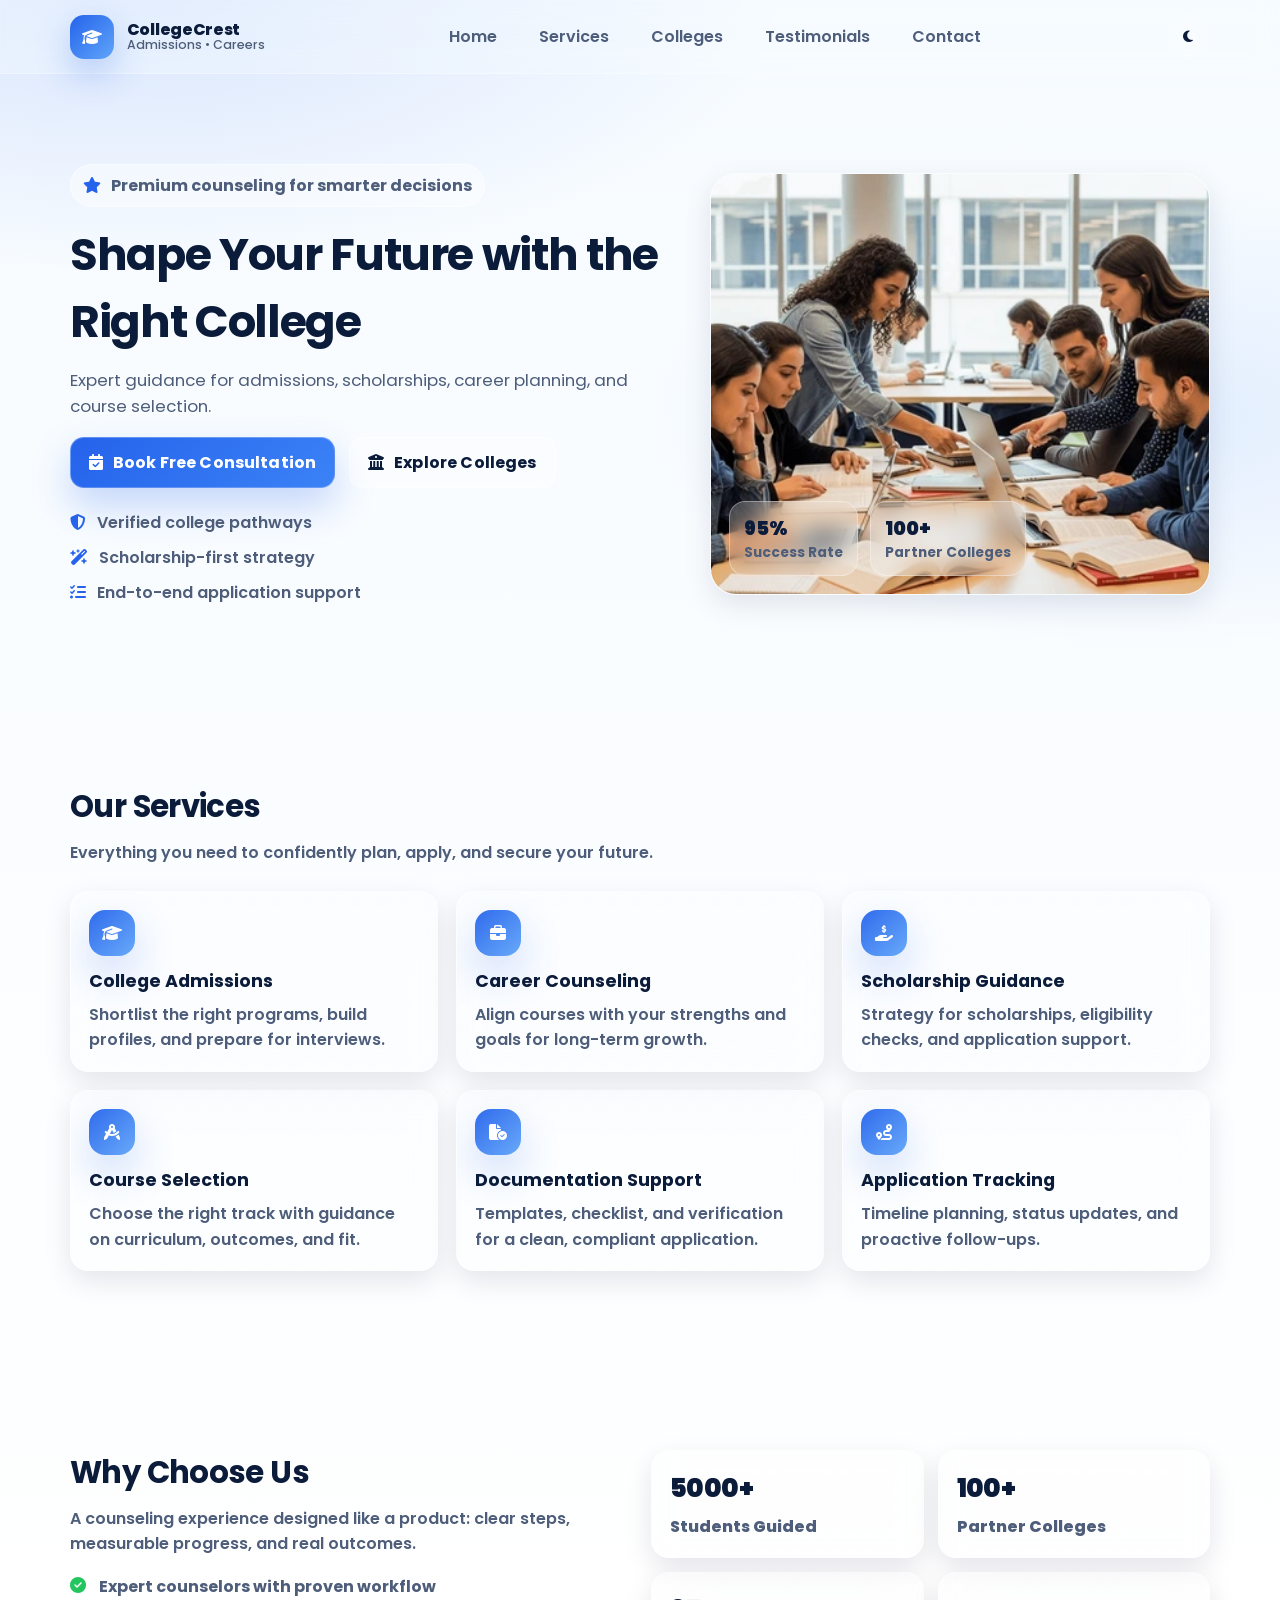
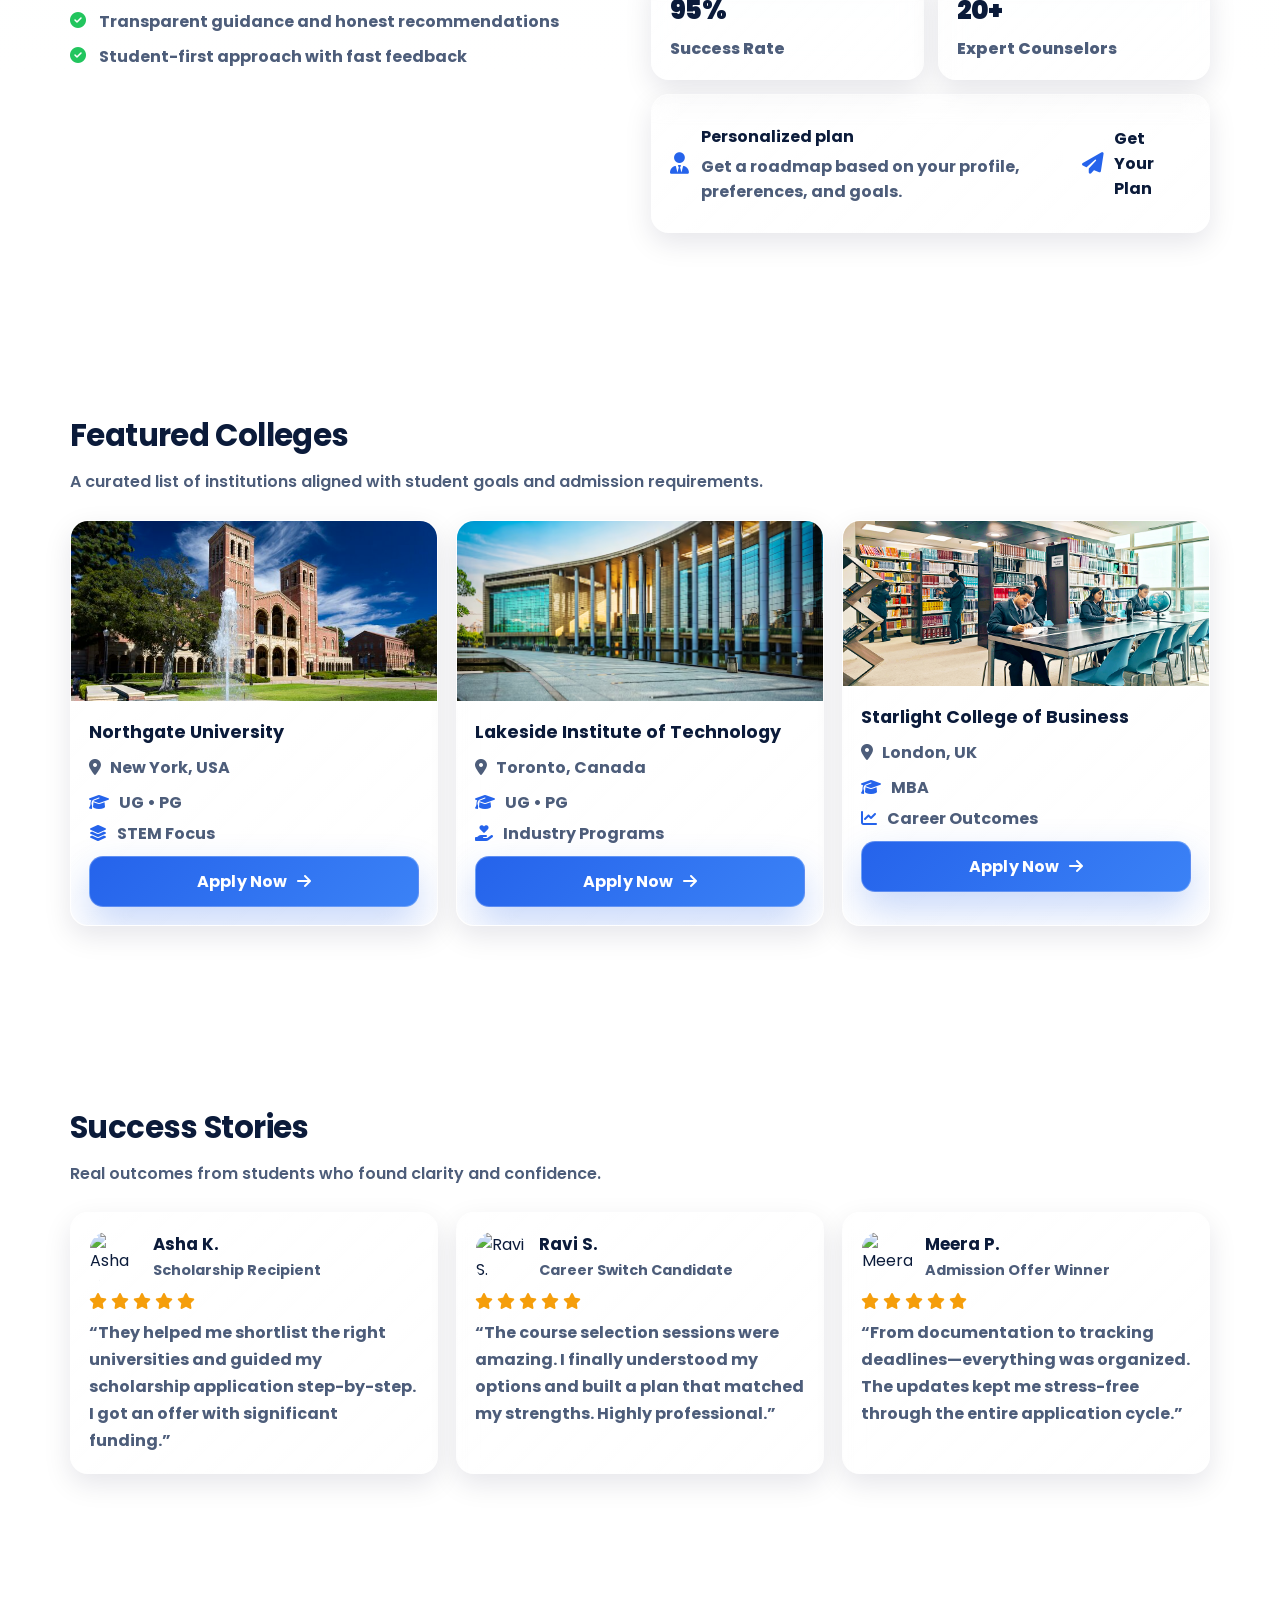
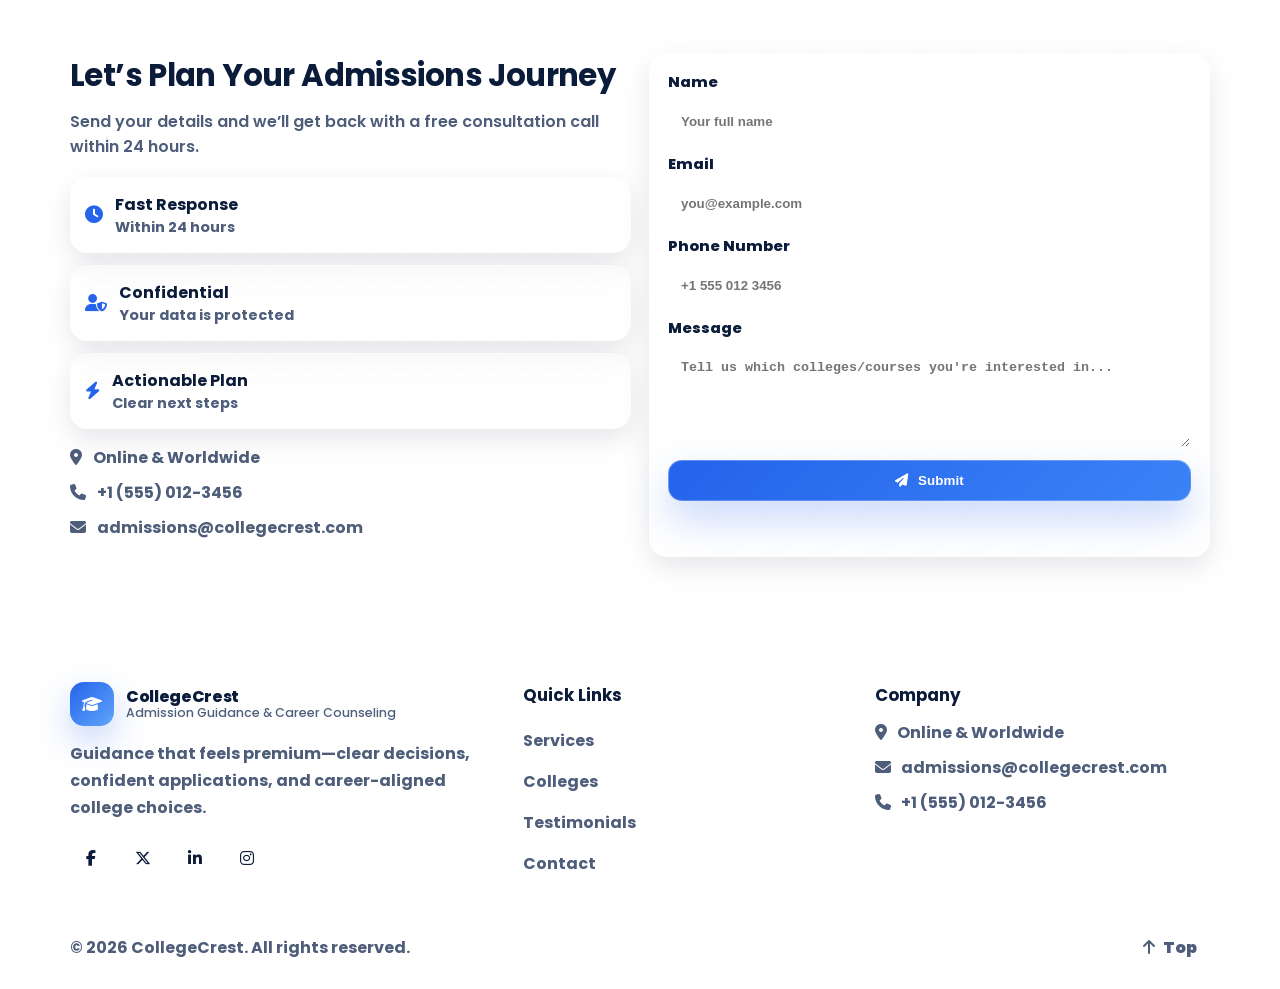
==== LandingPage/index.html @ f8b2175b "first commit" ====
<!doctype html>
<html lang="en">

<head>
    <meta charset="UTF-8" />
    <meta name="viewport" content="width=device-width, initial-scale=1" />
    <meta name="description"
        content="College Admission Guidance & Career Counseling — expert support for admissions, scholarships, career planning, and course selection." />
    <meta name="keywords"
        content="college admissions, career counseling, scholarships, course selection, application tracking" />
    <meta name="author" content="CollegeCrest" />

    <!-- Open Graph -->
    <meta property="og:title" content="Shape Your Future with the Right College" />
    <meta property="og:description"
        content="Expert guidance for admissions, scholarships, career planning, and course selection." />
    <meta property="og:type" content="website" />

    <title>CollegeCrest — Admission Guidance & Career Counseling</title>

    <!-- Google Fonts -->
    <link rel="preconnect" href="https://fonts.googleapis.com" />
    <link rel="preconnect" href="https://fonts.gstatic.com" crossorigin />
    <link href="https://fonts.googleapis.com/css2?family=Poppins:wght@300;400;500;600;700&display=swap"
        rel="stylesheet" />

    <!-- Font Awesome (Icons) -->
    <link rel="stylesheet" href="https://cdnjs.cloudflare.com/ajax/libs/font-awesome/6.5.0/css/all.min.css"
        referrerpolicy="no-referrer" />

    <link rel="stylesheet" href="./style.css" />
</head>

<body>
    <!-- Smooth scroll anchor offset helper -->
    <div id="top" aria-hidden="true"></div>

    <!-- ===================== NAVIGATION ===================== -->
    <header class="site-header" data-header>
        <div class="container header-inner">
            <a class="brand" href="#home" aria-label="CollegeCrest Home">
                <span class="brand-mark" aria-hidden="true"><i class="fa-solid fa-graduation-cap"></i></span>
                <span class="brand-text">
                    <span class="brand-name">CollegeCrest</span>
                    <span class="brand-tag">Admissions • Careers</span>
                </span>
            </a>

            <nav class="nav" aria-label="Primary">
                <a class="nav-link" href="#home">Home</a>
                <a class="nav-link" href="#services">Services</a>
                <a class="nav-link" href="#colleges">Colleges</a>
                <a class="nav-link" href="#testimonials">Testimonials</a>
                <a class="nav-link" href="#contact">Contact</a>
            </nav>
            <button id="themeToggle" class="theme-toggle" aria-label="Toggle Theme">
             <i class="fa-solid fa-moon"></i>
            </button>

            <button class="hamburger" type="button" aria-label="Open menu" aria-controls="mobileMenu"
                aria-expanded="false" data-hamburger>
                <span class="hamburger-bar"></span>
                <span class="hamburger-bar"></span>
                <span class="hamburger-bar"></span>
            </button>
        </div>

        <div class="mobile-menu" id="mobileMenu" aria-hidden="true" data-mobile-menu>
            <div class="container mobile-menu-inner">
                <a class="mobile-link" href="#home" data-close-menu>Home</a>
                <a class="mobile-link" href="#services" data-close-menu>Services</a>
                <a class="mobile-link" href="#colleges" data-close-menu>Colleges</a>
                <a class="mobile-link" href="#testimonials" data-close-menu>Testimonials</a>
                <a class="mobile-link" href="#contact" data-close-menu>Contact</a>
                <div class="mobile-menu-cta">
                    <a class="btn btn-primary" href="#contact" data-close-menu>
                        <i class="fa-solid fa-calendar-check"></i>
                        Book Free Consultation
                    </a>
                </div>
            </div>
        </div>
    </header>

    <main>
        <!-- ===================== HERO ===================== -->
        <section id="home" class="hero section-pad" aria-label="Hero">
            <div class="container hero-grid">
                <div class="hero-copy">
                    <div class="pill" role="status">
                        <span class="pill-icon" aria-hidden="true"><i class="fa-solid fa-star"></i></span>
                        Premium counseling for smarter decisions
                    </div>
                    <h1 class="hero-title">Shape Your Future with the Right College</h1>
                    <p class="hero-subtitle">Expert guidance for admissions, scholarships, career planning, and course
                        selection.</p>

                    <div class="hero-ctas">
                        <a class="btn btn-primary" href="#contact">
                            <i class="fa-solid fa-calendar-check"></i>
                            Book Free Consultation
                        </a>
                        <a class="btn btn-secondary" href="#colleges">
                            <i class="fa-solid fa-building-columns"></i>
                            Explore Colleges
                        </a>
                    </div>

                    <ul class="hero-bullets" aria-label="Highlights">
                        <li><i class="fa-solid fa-shield-halved"></i> Verified college pathways</li>
                        <li><i class="fa-solid fa-wand-magic-sparkles"></i> Scholarship-first strategy</li>
                        <li><i class="fa-solid fa-list-check"></i> End-to-end application support</li>
                    </ul>
                </div>

                <div class="hero-media" aria-hidden="true">
                    <div class="glass-card hero-image-wrap">
                        <img class="hero-image"
                            src="image1.webp"
                            alt="Students collaborating in a modern learning environment" loading="eager" />
                        <div class="hero-media-overlay">
                            <div class="stat-mini">
                                <span class="stat-mini-num">95%</span>
                                <span class="stat-mini-label">Success Rate</span>
                            </div>
                            <div class="stat-mini">
                                <span class="stat-mini-num">100+</span>
                                <span class="stat-mini-label">Partner Colleges</span>
                            </div>
                        </div>
                    </div>
                </div>
            </div>
        </section>

        <!-- ===================== SERVICES ===================== -->
        <section id="services" class="section-pad" aria-label="Services">
            <div class="container">
                <!-- Section heading -->
                <div class="section-head reveal" data-reveal>
                    <h2 class="section-title">Our Services</h2>
                    <p class="section-subtitle">Everything you need to confidently plan, apply, and secure your future.
                    </p>
                </div>

                <div class="grid-3 services-grid">
                    <!-- Card 1 -->
                    <article class="card glass-card reveal" data-reveal>
                        <div class="card-icon" aria-hidden="true"><i class="fa-solid fa-graduation-cap"></i></div>
                        <h3 class="card-title">College Admissions</h3>
                        <p class="card-desc">Shortlist the right programs, build profiles, and prepare for interviews.
                        </p>
                    </article>
                    <!-- Card 2 -->
                    <article class="card glass-card reveal" data-reveal>
                        <div class="card-icon" aria-hidden="true"><i class="fa-solid fa-briefcase"></i></div>
                        <h3 class="card-title">Career Counseling</h3>
                        <p class="card-desc">Align courses with your strengths and goals for long-term growth.</p>
                    </article>
                    <!-- Card 3 -->
                    <article class="card glass-card reveal" data-reveal>
                        <div class="card-icon" aria-hidden="true"><i class="fa-solid fa-hand-holding-dollar"></i></div>
                        <h3 class="card-title">Scholarship Guidance</h3>
                        <p class="card-desc">Strategy for scholarships, eligibility checks, and application support.</p>
                    </article>
                    <!-- Card 4 -->
                    <article class="card glass-card reveal" data-reveal>
                        <div class="card-icon" aria-hidden="true"><i class="fa-solid fa-compass-drafting"></i></div>
                        <h3 class="card-title">Course Selection</h3>
                        <p class="card-desc">Choose the right track with guidance on curriculum, outcomes, and fit.</p>
                    </article>
                    <!-- Card 5 -->
                    <article class="card glass-card reveal" data-reveal>
                        <div class="card-icon" aria-hidden="true"><i class="fa-solid fa-file-circle-check"></i></div>
                        <h3 class="card-title">Documentation Support</h3>
                        <p class="card-desc">Templates, checklist, and verification for a clean, compliant application.
                        </p>
                    </article>
                    <!-- Card 6 -->
                    <article class="card glass-card reveal" data-reveal>
                        <div class="card-icon" aria-hidden="true"><i class="fa-solid fa-route"></i></div>
                        <h3 class="card-title">Application Tracking</h3>
                        <p class="card-desc">Timeline planning, status updates, and proactive follow-ups.</p>
                    </article>
                </div>
            </div>
        </section>

        <!-- ===================== WHY CHOOSE US ===================== -->
        <section class="why section-pad" aria-label="Why Choose Us">
            <div class="container">
                <div class="why-grid">
                    <div class="why-copy reveal" data-reveal>
                        <h2 class="section-title">Why Choose Us</h2>
                        <p class="section-subtitle">A counseling experience designed like a product: clear steps,
                            measurable progress, and real outcomes.</p>
                        <ul class="checklist">
                            <li><i class="fa-solid fa-circle-check"></i> Expert counselors with proven workflow</li>
                            <li><i class="fa-solid fa-circle-check"></i> Transparent guidance and honest recommendations
                            </li>
                            <li><i class="fa-solid fa-circle-check"></i> Student-first approach with fast feedback</li>
                        </ul>
                    </div>

                    <div class="why-stats">
                        <div class="stat-grid">
                            <div class="stat-tile glass-card reveal" data-reveal>
                                <span class="stat-num">5000+</span>
                                <span class="stat-label">Students Guided</span>
                            </div>
                            <div class="stat-tile glass-card reveal" data-reveal>
                                <span class="stat-num">100+</span>
                                <span class="stat-label">Partner Colleges</span>
                            </div>
                            <div class="stat-tile glass-card reveal" data-reveal>
                                <span class="stat-num">95%</span>
                                <span class="stat-label">Success Rate</span>
                            </div>
                            <div class="stat-tile glass-card reveal" data-reveal>
                                <span class="stat-num">20+</span>
                                <span class="stat-label">Expert Counselors</span>
                            </div>
                        </div>
                        <div class="why-accent glass-card reveal" data-reveal>
                            <div class="why-accent-inner">
                                <i class="fa-solid fa-user-tie"></i>
                                <div>
                                    <strong>Personalized plan</strong>
                                    <p>Get a roadmap based on your profile, preferences, and goals.</p>
                                </div>
                            </div>
                            <div class="why-accent-actions">
                                <a class="btn btn-secondary" href="#contact">
                                    <i class="fa-solid fa-paper-plane"></i>
                                    Get Your Plan
                                </a>
                            </div>
                        </div>
                    </div>

                </div>
            </div>
        </section>

        <!-- ===================== FEATURED COLLEGES ===================== -->
        <section id="colleges" class="section-pad" aria-label="Featured Colleges">
            <div class="container">
                <div class="section-head reveal" data-reveal>
                    <h2 class="section-title">Featured Colleges</h2>
                    <p class="section-subtitle">A curated list of institutions aligned with student goals and admission
                        requirements.</p>
                </div>

                <div class="grid-3 colleges-grid">
                    <article class="college-card glass-card reveal" data-reveal>
                        <img class="college-img"
                            src="image3.jpg"
                            alt="University campus" loading="lazy" />
                        <div class="college-body">
                            <h3 class="college-name">Northgate University</h3>
                            <p class="college-loc"><i class="fa-solid fa-location-dot"></i> New York, USA</p>
                            <ul class="college-meta">
                                <li><i class="fa-solid fa-graduation-cap"></i> UG • PG</li>
                                <li><i class="fa-solid fa-layer-group"></i> STEM Focus</li>
                            </ul>
                            <a class="btn btn-primary btn-full" href="#contact">
                                Apply Now
                                <i class="fa-solid fa-arrow-right"></i>
                            </a>
                        </div>
                    </article>

                    <article class="college-card glass-card reveal" data-reveal>
                        <img class="college-img"
                            src="image2.avif"
                            alt="Campus building" loading="lazy" />
                        <div class="college-body">
                            <h3 class="college-name">Lakeside Institute of Technology</h3>
                            <p class="college-loc"><i class="fa-solid fa-location-dot"></i> Toronto, Canada</p>
                            <ul class="college-meta">
                                <li><i class="fa-solid fa-graduation-cap"></i> UG • PG</li>
                                <li><i class="fa-solid fa-hand-holding-heart"></i> Industry Programs</li>
                            </ul>
                            <a class="btn btn-primary btn-full" href="#contact">
                                Apply Now
                                <i class="fa-solid fa-arrow-right"></i>
                            </a>
                        </div>
                    </article>

                    <article class="college-card glass-card reveal" data-reveal>
                        <img class="college-img"
                            src="image4.jpg"
                            alt="Student and library" loading="lazy" />
                        <div class="college-body">
                            <h3 class="college-name">Starlight College of Business</h3>
                            <p class="college-loc"><i class="fa-solid fa-location-dot"></i> London, UK</p>
                            <ul class="college-meta">
                                <li><i class="fa-solid fa-graduation-cap"></i> MBA</li>
                                <li><i class="fa-solid fa-chart-line"></i> Career Outcomes</li>
                            </ul>
                            <a class="btn btn-primary btn-full" href="#contact">
                                Apply Now
                                <i class="fa-solid fa-arrow-right"></i>
                            </a>
                        </div>
                    </article>
                </div>
            </div>
        </section>

        <!-- ===================== SUCCESS STORIES ===================== -->
        <section id="testimonials" class="section-pad" aria-label="Success Stories">
            <div class="container">
                <div class="section-head reveal" data-reveal>
                    <h2 class="section-title">Success Stories</h2>
                    <p class="section-subtitle">Real outcomes from students who found clarity and confidence.</p>
                </div>

                <div class="grid-3 testimonials-grid">
                    <article class="testimonial glass-card reveal" data-reveal>
                        <div class="testimonial-top">
                            <img class="avatar" src="https://randomuser.me/api/portraits/women/68.jpg" alt="Asha K."
                                loading="lazy" />
                            <div>
                                <h3 class="testimonial-name">Asha K.</h3>
                                <span class="testimonial-role">Scholarship Recipient</span>
                            </div>
                        </div>
                        <div class="rating" aria-label="5 out of 5">
                            <i class="fa-solid fa-star"></i>
                            <i class="fa-solid fa-star"></i>
                            <i class="fa-solid fa-star"></i>
                            <i class="fa-solid fa-star"></i>
                            <i class="fa-solid fa-star"></i>
                        </div>
                        <p class="testimonial-quote">“They helped me shortlist the right universities and guided my
                            scholarship application step-by-step. I got an offer with significant funding.”</p>
                    </article>

                    <article class="testimonial glass-card reveal" data-reveal>
                        <div class="testimonial-top">
                            <img class="avatar" src="https://randomuser.me/api/portraits/men/46.jpg" alt="Ravi S."
                                loading="lazy" />
                            <div>
                                <h3 class="testimonial-name">Ravi S.</h3>
                                <span class="testimonial-role">Career Switch Candidate</span>
                            </div>
                        </div>
                        <div class="rating" aria-label="5 out of 5">
                            <i class="fa-solid fa-star"></i>
                            <i class="fa-solid fa-star"></i>
                            <i class="fa-solid fa-star"></i>
                            <i class="fa-solid fa-star"></i>
                            <i class="fa-solid fa-star"></i>
                        </div>
                        <p class="testimonial-quote">“The course selection sessions were amazing. I finally understood
                            my options and built a plan that matched my strengths. Highly professional.”</p>
                    </article>

                    <article class="testimonial glass-card reveal" data-reveal>
                        <div class="testimonial-top">
                            <img class="avatar" src="https://randomuser.me/api/portraits/women/12.jpg" alt="Meera P."
                                loading="lazy" />
                            <div>
                                <h3 class="testimonial-name">Meera P.</h3>
                                <span class="testimonial-role">Admission Offer Winner</span>
                            </div>
                        </div>
                        <div class="rating" aria-label="5 out of 5">
                            <i class="fa-solid fa-star"></i>
                            <i class="fa-solid fa-star"></i>
                            <i class="fa-solid fa-star"></i>
                            <i class="fa-solid fa-star"></i>
                            <i class="fa-solid fa-star"></i>
                        </div>
                        <p class="testimonial-quote">“From documentation to tracking deadlines—everything was organized.
                            The updates kept me stress-free through the entire application cycle.”</p>
                    </article>
                </div>
            </div>
        </section>

        <!-- ===================== CONTACT ===================== -->
        <section id="contact" class="section-pad" aria-label="Contact">
            <div class="container">
                <div class="contact-grid">
                    <div class="contact-copy reveal" data-reveal>
                        <h2 class="section-title">Let’s Plan Your Admissions Journey</h2>
                        <p class="section-subtitle">Send your details and we’ll get back with a free consultation call
                            within 24 hours.</p>

                        <div class="contact-highlights">
                            <div class="highlight glass-card">
                                <i class="fa-solid fa-clock"></i>
                                <div>
                                    <strong>Fast Response</strong>
                                    <span>Within 24 hours</span>
                                </div>
                            </div>
                            <div class="highlight glass-card">
                                <i class="fa-solid fa-user-shield"></i>
                                <div>
                                    <strong>Confidential</strong>
                                    <span>Your data is protected</span>
                                </div>
                            </div>
                            <div class="highlight glass-card">
                                <i class="fa-solid fa-bolt"></i>
                                <div>
                                    <strong>Actionable Plan</strong>
                                    <span>Clear next steps</span>
                                </div>
                            </div>
                        </div>

                        <div class="contact-info">
                            <p><i class="fa-solid fa-location-dot"></i> Online & Worldwide</p>
                            <p><i class="fa-solid fa-phone"></i> +1 (555) 012-3456</p>
                            <p><i class="fa-solid fa-envelope"></i> admissions@collegecrest.com</p>
                        </div>
                    </div>

                    <div class="contact-form-wrap glass-card reveal" data-reveal>
                        <form id="contactForm" class="contact-form" novalidate>
                            <!-- Contact form fields -->
                            <div class="form-row">
                                <label for="name">Name</label>
                                <input id="name" name="name" type="text" placeholder="Your full name"
                                    autocomplete="name" required />
                            </div>

                            <div class="form-row">
                                <label for="email">Email</label>
                                <input id="email" name="email" type="email" placeholder="you@example.com"
                                    autocomplete="email" required />
                            </div>

                            <div class="form-row">
                                <label for="phone">Phone Number</label>
                                <input id="phone" name="phone" type="tel" placeholder="+1 555 012 3456"
                                    autocomplete="tel" required />
                            </div>

                            <div class="form-row">
                                <label for="message">Message</label>
                                <textarea id="message" name="message" rows="5"
                                    placeholder="Tell us which colleges/courses you're interested in..."
                                    required></textarea>
                            </div>

                            <button class="btn btn-primary btn-full" type="submit">
                                <i class="fa-solid fa-paper-plane"></i>
                                Submit
                            </button>

                            <p class="form-status" id="formStatus" role="status" aria-live="polite"></p>
                        </form>
                    </div>
                </div>
            </div>
        </section>
    </main>

    <!-- ===================== FOOTER ===================== -->
    <footer class="site-footer" aria-label="Footer">
        <div class="container footer-grid">
            <div class="footer-brand">
                <div class="brand" style="gap: .75rem;">
                    <span class="brand-mark" aria-hidden="true"><i class="fa-solid fa-graduation-cap"></i></span>
                    <div class="brand-text">
                        <span class="brand-name">CollegeCrest</span>
                        <span class="brand-tag">Admission Guidance & Career Counseling</span>
                    </div>
                </div>
                <p class="footer-desc">Guidance that feels premium—clear decisions, confident applications, and
                    career-aligned college choices.</p>
                <div class="footer-social">
                    <a class="icon-btn" href="#" aria-label="Facebook"><i class="fa-brands fa-facebook-f"></i></a>
                    <a class="icon-btn" href="#" aria-label="Twitter"><i class="fa-brands fa-x-twitter"></i></a>
                    <a class="icon-btn" href="#" aria-label="LinkedIn"><i class="fa-brands fa-linkedin-in"></i></a>
                    <a class="icon-btn" href="#" aria-label="Instagram"><i class="fa-brands fa-instagram"></i></a>
                </div>
            </div>

            <div class="footer-col">
                <h3 class="footer-title">Quick Links</h3>
                <a class="footer-link" href="#services">Services</a>
                <a class="footer-link" href="#colleges">Colleges</a>
                <a class="footer-link" href="#testimonials">Testimonials</a>
                <a class="footer-link" href="#contact">Contact</a>
            </div>

            <div class="footer-col">
                <h3 class="footer-title">Company</h3>
                <p class="footer-text"><i class="fa-solid fa-location-dot"></i> Online & Worldwide</p>
                <p class="footer-text"><i class="fa-solid fa-envelope"></i> admissions@collegecrest.com</p>
                <p class="footer-text"><i class="fa-solid fa-phone"></i> +1 (555) 012-3456</p>
            </div>
        </div>

        <div class="footer-bottom">
            <div class="container footer-bottom-inner">
                <span>© <span id="year"></span> CollegeCrest. All rights reserved.</span>
                <a class="back-to-top" href="#home" aria-label="Back to top"><i class="fa-solid fa-arrow-up"></i>
                    Top</a>
            </div>
        </div>
    </footer>

    <!-- Reveal on scroll + mobile menu + form handling -->
    <script src="./script.js" defer></script>
</body>

</html>
---- LandingPage/style.css ----
:root {
    --bg0: #f6fbff;
    --bg1: #ffffff;
    --text: #0b1b3a;
    --muted: #4d5d7a;
    --primary: #2563eb;
    --primary2: #3b82f6;
    --accent: #22c55e;
    --ring: rgba(37, 99, 235, .35);
    --glass: rgba(255, 255, 255, .12);
    --glass2: rgba(255, 255, 255, .22);
    --stroke: rgba(255, 255, 255, .35);
    --shadow: 0 18px 60px rgba(2, 14, 46, .12);
    --shadow2: 0 10px 28px rgba(2, 14, 46, .10);
    --radius: 18px;
    --radius2: 26px;
}

* {
    box-sizing: border-box
}

html {
    scroll-behavior: smooth
}
img{
    max-width:100%;
    display:block;
}

body{
    overflow-x:hidden;
}

body {
    margin: 0;
    font-family: Poppins, system-ui, -apple-system, Segoe UI, Roboto, Arial, sans-serif;
    background: radial-gradient(1200px 500px at 10% 0%, rgba(37, 99, 235, .14), transparent 55%),
        radial-gradient(1000px 450px at 90% 10%, rgba(59, 130, 246, .12), transparent 52%),
        linear-gradient(180deg, var(--bg0), var(--bg1) 40%);
    color: var(--text);
}

img {
    max-width: 100%;
    display: block
}

/* ===================== Layout ===================== */
.container {
    width: min(1140px, 92vw);
    margin-inline: auto;
}

.section-pad {
    padding: clamp(56px, 7vw, 96px) 0;
}

/* ===================== Glassmorphism ===================== */
.glass-card {
    background: linear-gradient(135deg, rgba(255, 255, 255, .16), rgba(255, 255, 255, .08));
    border: 1px solid rgba(255, 255, 255, .32);
    box-shadow: var(--shadow2);
    backdrop-filter: blur(12px);
    -webkit-backdrop-filter: blur(12px);
    border-radius: var(--radius);
}

/* ===================== Header / Nav ===================== */
.site-header {
    position: sticky;
    top: 0;
    z-index: 50;
    padding: 14px 0;
    transition: background .2s ease, box-shadow .2s ease, transform .2s ease;
}

.site-header .container {
    display: flex;
    align-items: center;
    justify-content: space-between;
    gap: 16px;
}

.site-header {
    background: rgba(246, 251, 255, .35);
    border-bottom: 1px solid rgba(255, 255, 255, .35);
    backdrop-filter: blur(14px);
}

.brand {
    display: flex;
    align-items: center;
    gap: .8rem;
    text-decoration: none;
    color: var(--text)
}

.brand-mark {
    width: 44px;
    height: 44px;
    border-radius: 14px;
    display: grid;
    place-items: center;
    color: white;
    background: linear-gradient(135deg, var(--primary), #60a5fa);
    box-shadow: 0 14px 34px rgba(37, 99, 235, .28);
}

.brand-text {
    display: flex;
    flex-direction: column;
    line-height: 1.1
}

.brand-name {
    font-weight: 800;
    letter-spacing: -.02em
}

.brand-tag {
    font-size: .78rem;
    color: var(--muted);
    font-weight: 500
}

.nav {
    display: flex;
    gap: 22px;
    align-items: center;
}

.nav-link {
    text-decoration: none;
    color: var(--muted);
    font-weight: 600;
    padding: 10px 10px;
    border-radius: 12px;
    transition: background .2s ease, color .2s ease, transform .2s ease;
}

.nav-link:hover {
    background: rgba(37, 99, 235, .10);
    color: var(--text);
    transform: translateY(-1px);
}

.hamburger {
    display: none;
    border: none;
    background: rgba(255, 255, 255, .35);
    border: 1px solid rgba(255, 255, 255, .5);
    border-radius: 14px;
    width: 48px;
    height: 48px;
    align-items: center;
    justify-content: center;
    cursor: pointer;
}

.hamburger-bar {
    display: block;
    width: 20px;
    height: 2px;
    background: var(--text);
    margin: 4px auto;
    border-radius: 99px;
}

.mobile-menu {
    display: none;
}

/* ===================== Buttons ===================== */
.btn {
    display: inline-flex;
    align-items: center;
    justify-content: center;
    gap: .6rem;
    padding: 12px 18px;
    border-radius: 14px;
    border: 1px solid rgba(255, 255, 255, .35);
    text-decoration: none;
    font-weight: 700;
    letter-spacing: .01em;
    transition: transform .18s ease, box-shadow .18s ease, background .18s ease, border-color .18s ease;
    user-select: none;
}

.btn-full {
    width: 100%
}

.btn-primary {
    color: white;
    background: linear-gradient(135deg, var(--primary), var(--primary2));
    box-shadow: 0 18px 38px rgba(37, 99, 235, .25);
    border-color: rgba(255, 255, 255, .25);
}

.btn-primary:hover {
    transform: translateY(-2px);
    box-shadow: 0 26px 60px rgba(37, 99, 235, .32);
}

.btn-secondary {
    color: var(--text);
    background: rgba(255, 255, 255, .34);
}

.btn-secondary:hover {
    transform: translateY(-2px);
    background: rgba(255, 255, 255, .52);
    border-color: rgba(37, 99, 235, .28)
}

/* ===================== Hero ===================== */
.hero-grid {
    display: grid;
    grid-template-columns: 1.1fr .9fr;
    gap: 28px;
    align-items: center;
}

.hero-title {
    font-size: clamp(2.1rem, 3.5vw, 3.4rem);
    margin: 14px 0 12px;
    letter-spacing: -.03em;
}

.hero-subtitle {
    margin: 0;
    color: var(--muted);
    font-size: 1.05rem;
    max-width: 54ch;
}

.hero-copy {
    position: relative;
}

.pill {
    display: inline-flex;
    align-items: center;
    gap: .6rem;
    padding: 8px 12px;
    border-radius: 999px;
    background: rgba(255, 255, 255, .42);
    border: 1px solid rgba(255, 255, 255, .52);
    color: var(--muted);
    font-weight: 700;
}

.pill-icon {
    color: var(--primary)
}

.hero-ctas {
    display: flex;
    gap: 14px;
    flex-wrap: wrap;
    margin-top: 18px;
}

.hero-bullets {
    list-style: none;
    padding: 0;
    margin: 22px 0 0;
    display: grid;
    gap: 10px;
}

.hero-bullets li {
    display: flex;
    align-items: center;
    gap: .7rem;
    color: var(--muted);
    font-weight: 600
}

.hero-bullets i {
    color: var(--primary)
}

.hero-image-wrap {
    position: relative;
    overflow: hidden;
    border-radius: var(--radius2);
}

.hero-image {
    height: 420px;
    object-fit: cover;
    width: 100%;
}

.hero-media-overlay {
    position: absolute;
    inset: auto 18px 18px 18px;
    display: flex;
    gap: 12px;
    justify-content: flex-start;
    flex-wrap: wrap;
}

.stat-mini {
    flex: 0 0 auto;
    padding: 12px 14px;
    border-radius: 16px;
    background: rgba(255, 255, 255, .22);
    border: 1px solid rgba(255, 255, 255, .34);
    backdrop-filter: blur(10px);
}

.stat-mini-num {
    display: block;
    font-size: 1.2rem;
    font-weight: 900;
}

.stat-mini-label {
    display: block;
    color: var(--muted);
    font-weight: 700;
    font-size: .86rem;
}

/* ===================== Section Head ===================== */
.section-head {
    margin-bottom: 26px;
}

.section-title {
    font-size: clamp(1.55rem, 2.4vw, 2.2rem);
    margin: 0;
    letter-spacing: -.02em;
}

.section-subtitle {
    margin: 10px 0 0;
    color: var(--muted);
    max-width: 70ch;
    font-weight: 600;
}

/* ===================== Grids / Cards ===================== */
.grid-3 {
    display: grid;
    grid-template-columns: repeat(3, 1fr);
    gap: 18px;
}

.card {
    padding: 18px;
    border-radius: var(--radius);
    transform: translateZ(0);
    transition: transform .2s ease, border-color .2s ease, background .2s ease;
}

.card:hover {
    transform: translateY(-6px);
    border-color: rgba(37, 99, 235, .35)
}

.card-icon {
    width: 46px;
    height: 46px;
    display: grid;
    place-items: center;
    border-radius: 16px;
    color: white;
    background: linear-gradient(135deg, rgba(37, 99, 235, .95), rgba(96, 165, 250, .95));
    box-shadow: 0 18px 40px rgba(37, 99, 235, .22);
    margin-bottom: 12px;
}

.card-title {
    margin: 0 0 8px;
    font-size: 1.1rem
}

.card-desc {
    margin: 0;
    color: var(--muted);
    font-weight: 600;
    line-height: 1.6;
}

/* ===================== Why Choose Us ===================== */
.why-grid {
    display: grid;
    grid-template-columns: 1fr 1fr;
    gap: 22px;
    align-items: start;
}

.checklist {
    list-style: none;
    padding: 0;
    margin: 18px 0 0;
    display: grid;
    gap: 10px;
}

.checklist li {
    display: flex;
    gap: .8rem;
    align-items: flex-start;
    color: var(--muted);
    font-weight: 650
}

.checklist i {
    color: var(--accent);
    margin-top: .15rem
}

.why-stats {
    display: flex;
    flex-direction: column;
    gap: 14px;
}

.stat-grid {
    display: grid;
    grid-template-columns: repeat(2, 1fr);
    gap: 14px;
}

.stat-tile {
    padding: 18px;
}

.stat-num {
    display: block;
    font-size: 1.6rem;
    font-weight: 950;
    letter-spacing: -.02em;
}

.stat-label {
    display: block;
    color: var(--muted);
    font-weight: 750;
    margin-top: 6px;
}

.why-accent {
    padding: 18px;
    display: flex;
    align-items: center;
    justify-content: space-between;
    gap: 14px;
}

.why-accent-inner {
    display: flex;
    align-items: center;
    gap: 12px;
}

.why-accent i {
    font-size: 1.35rem;
    color: var(--primary)
}

.why-accent p {
    margin: .35rem 0 0;
    color: var(--muted);
    font-weight: 650;
}

/* ===================== Colleges ===================== */
.colleges-grid .college-card {
    overflow: hidden;
    display: flex;
    flex-direction: column;
}

.college-img {
    height: 180px;
    object-fit: cover;
    width: 100%;
    filter: saturate(1.05) contrast(1.02);
}

.college-body {
    padding: 18px;
    display: flex;
    flex-direction: column;
    gap: 10px;
    height: 100%;
}

.college-name {
    margin: 0;
    font-size: 1.1rem;
}

.college-loc {
    margin: 0;
    color: var(--muted);
    font-weight: 650;
    display: flex;
    align-items: center;
    gap: .55rem
}

.college-meta {
    list-style: none;
    padding: 0;
    margin: 0;
    display: grid;
    gap: 6px;
    color: var(--muted);
    font-weight: 650
}

.college-meta li {
    display: flex;
    gap: .6rem;
    align-items: center
}

.college-meta i {
    color: var(--primary)
}

/* ===================== Testimonials ===================== */
.testimonial {
    padding: 18px;
    display: flex;
    flex-direction: column;
    gap: 10px;
}

.testimonial-top {
    display: flex;
    gap: 12px;
    align-items: center;
}

.avatar {
    width: 52px;
    height: 52px;
    border-radius: 18px;
    object-fit: cover;
    border: 1px solid rgba(255, 255, 255, .4)
}

.testimonial-name {
    margin: 0;
    font-size: 1.05rem
}

.testimonial-role {
    color: var(--muted);
    font-weight: 650;
    font-size: .9rem
}

.rating {
    display: flex;
    gap: 4px;
    color: #f59e0b;
}

.testimonial-quote {
    margin: 0;
    color: var(--muted);
    font-weight: 650;
    line-height: 1.7;
}

/* ===================== Contact ===================== */
.contact-grid {
    display: grid;
    grid-template-columns: 1fr 1fr;
    gap: 18px;
    align-items: start;
}

.contact-highlights {
    display: grid;
    gap: 12px;
    margin-top: 18px;
}

.highlight {
    padding: 14px;
    display: flex;
    gap: 12px;
    align-items: center;
}

.highlight i {
    font-size: 1.1rem;
    color: var(--primary)
}

.highlight strong {
    display: block;
}

.highlight span {
    display: block;
    color: var(--muted);
    font-weight: 650;
    font-size: .9rem;
}

.contact-info {
    margin-top: 16px;
    color: var(--muted);
    font-weight: 650;
}

.contact-info p {
    margin: 10px 0;
    display: flex;
    align-items: center;
    gap: .7rem
}

.contact-form-wrap {
    padding: 18px;
}

.contact-form {
    display: grid;
    gap: 12px;
}

.form-row {
    display: grid;
    gap: 8px;
}

label {
    font-weight: 800;
    font-size: .92rem
}

input,
textarea {
    width: 100%;
    border-radius: 14px;
    border: 1px solid rgba(255, 255, 255, .45);
    background: rgba(255, 255, 255, .28);
    padding: 12px 12px;
    outline: none;
    color: var(--text);
    font-weight: 650;
}

input:focus,
textarea:focus {
    border-color: rgba(37, 99, 235, .5);
    box-shadow: 0 0 0 4px var(--ring)
}

.form-status {
    margin: 6px 0 0;
    min-height: 1.2em;
    color: var(--muted);
    font-weight: 700;
}

/* ===================== Footer ===================== */
.site-footer {
    padding: 34px 0 18px;
    border-top: 1px solid rgba(255, 255, 255, .5);
}

.footer-grid {
    display: grid;
    grid-template-columns: 1.3fr 1fr 1fr;
    gap: 18px;
    align-items: start;
}

.footer-desc {
    color: var(--muted);
    font-weight: 650;
    line-height: 1.7;
    margin: 14px 0 0;
    max-width: 55ch
}

.footer-title {
    margin: 0 0 12px;
    font-size: 1.05rem
}

.footer-link {
    display: block;
    text-decoration: none;
    color: var(--muted);
    font-weight: 700;
    padding: 8px 0;
    transition: color .2s ease, transform .2s ease
}

.footer-link:hover {
    color: var(--text);
    transform: translateX(4px)
}

.footer-text {
    margin: 10px 0;
    color: var(--muted);
    font-weight: 650;
    display: flex;
    align-items: center;
    gap: .6rem
}

.footer-social {
    display: flex;
    gap: 10px;
    margin-top: 16px;
    flex-wrap: wrap
}

.icon-btn {
    width: 42px;
    height: 42px;
    border-radius: 14px;
    display: grid;
    place-items: center;
    background: rgba(255, 255, 255, .35);
    border: 1px solid rgba(255, 255, 255, .55);
    color: var(--text);
    text-decoration: none;
    transition: transform .18s ease, background .18s ease, border-color .18s ease;
}

.icon-btn:hover {
    transform: translateY(-2px);
    background: rgba(255, 255, 255, .55);
    border-color: rgba(37, 99, 235, .28)
}

.footer-bottom {
    margin-top: 24px;
    padding-top: 16px;
}

.footer-bottom-inner {
    display: flex;
    justify-content: space-between;
    align-items: center;
    gap: 12px;
    color: var(--muted);
    font-weight: 700;
}

.back-to-top {
    color: var(--muted);
    text-decoration: none;
    display: flex;
    align-items: center;
    gap: 8px;
    font-weight: 850;
    padding: 10px 12px;
    border-radius: 14px;
    background: rgba(255, 255, 255, .32);
    border: 1px solid rgba(255, 255, 255, .45);
    transition: transform .18s ease, color .18s ease
}

.back-to-top:hover {
    transform: translateY(-2px);
    color: var(--text)
}

/* ===================== Reveal Animation ===================== */
.reveal {
    opacity: 0;
    transform: translateY(18px);
    transition: opacity .55s ease, transform .55s ease;
}

.reveal.is-visible {
    opacity: 1;
    transform: translateY(0)
}

/* ===================== Responsive ===================== */
/* =========================
   CLEAN RESPONSIVE FIX
========================= */

@media (max-width:980px){

    .hero-grid{
        grid-template-columns:1fr;
    }

    .hero-copy{
        text-align:center;
    }

    .hero-ctas{
        justify-content:center;
    }

    .hero-image{
        height:320px;
    }

    .grid-3{
        grid-template-columns:1fr;
    }

    .why-grid{
        grid-template-columns:1fr;
    }

    .contact-grid{
        grid-template-columns:1fr;
    }

    .footer-grid{
        grid-template-columns:1fr;
    }

    .footer-bottom-inner{
        flex-direction:column;
    }

    .nav{
        display:none;
    }

    .hamburger{
        display:flex;
    }

    .mobile-menu{
        display:block;
    }
}

@media (max-width:768px){

    .container{
        width:92vw;
    }

    .hero-title{
        font-size:2rem;
    }

    .hero-ctas{
        flex-direction:column;
    }

    .btn{
        width:100%;
    }

    .theme-toggle{
        margin-left:auto;
    }
}

@media (max-width:480px){

    .hero-title{
        font-size:1.7rem;
    }

    .hero-image{
        height:260px;
    }
}
/* =========================
   MOBILE SIDEBAR
========================= */
.mobile-menu{
    position:fixed;
    top:0;
    right:-100%;
    width:280px;
    height:100vh;

    background:#ffffff;

    z-index:9999;

    transition:right .35s ease;

    box-shadow:-10px 0 20px rgba(0,0,0,.15);

    overflow-y:auto;
}

.mobile-menu.is-open{
    right:0;
}

.mobile-menu-inner{
    padding:90px 24px 24px;
    display:flex;
    flex-direction:column;
    gap:18px;
}

.mobile-link{
    text-decoration:none;
    color:var(--text);
    font-weight:600;
    padding:14px;
    border-radius:12px;
    transition:.3s;
}

.mobile-link:hover{
    background:rgba(37,99,235,.08);
    color:#2563eb;
}
.mobile-overlay{
    position:fixed;
    inset:0;
    background:rgba(0,0,0,.4);

    opacity:0;
    visibility:hidden;

    transition:.3s;

    z-index:9998;
}

.mobile-overlay.active{
    opacity:1;
    visibility:visible;
}

.mobile-menu-cta{
    margin-top:16px;
}
.mobile-menu::before{

    content:"CollegeCrest";
    display:block;
    text-align:right;
    font-size:1.4rem;
    font-weight:800;

    color:#2563eb;

    padding: 24px;

    border-bottom:
        1px solid rgba(0,0,0,.08);
}
body.dark-theme .mobile-menu{
    background:#1e293b;
}

body.dark-theme .mobile-link{
    color:#f8fafc;
}
/* reduce motion */
@media (prefers-reduced-motion: reduce) {
    html {
        scroll-behavior: auto
    }

    .reveal {
        transition: none
    }

    .btn,
    .nav-link,
    .card {
        transition: none
    }
}
@media (max-width:768px){

    .theme-toggle{
        margin-left:auto;
        margin-right:10px;
    }

}
/* ===================== DARK THEME ===================== */

body.dark-theme{
    --bg0:#0f172a;
    --bg1:#111827;
    --text:#f8fafc;
    --muted:#cbd5e1;
    --glass:rgba(255,255,255,.06);
    --glass2:rgba(255,255,255,.08);
    --stroke:rgba(255,255,255,.12);
    --shadow:0 18px 60px rgba(0,0,0,.35);
    --shadow2:0 10px 28px rgba(0,0,0,.30);
}

body.dark-theme{
    background:
        radial-gradient(1200px 500px at 10% 0%, rgba(37,99,235,.18), transparent 55%),
        radial-gradient(1000px 450px at 90% 10%, rgba(59,130,246,.15), transparent 52%),
        linear-gradient(180deg,var(--bg0),var(--bg1) 40%);
}

.theme-toggle{
    width:44px;
    height:44px;
    border:none;
    border-radius:50%;
    cursor:pointer;

    display:flex;
    align-items:center;
    justify-content:center;

    background:rgba(255,255,255,.15);
    backdrop-filter:blur(12px);

    color:var(--text);

    transition:.3s;
}

.theme-toggle:hover{
    transform:translateY(-3px);
}

body.dark-theme .site-header{
    background:rgba(15,23,42,.85);
}

body.dark-theme .glass-card{
    background:rgba(255,255,255,.04);
    border:1px solid rgba(255,255,255,.08);
}

body.dark-theme .nav-link,
body.dark-theme .mobile-link,
body.dark-theme p,
body.dark-theme li{
    color:var(--muted);
}

body.dark-theme h1,
body.dark-theme h2,
body.dark-theme h3,
body.dark-theme h4{
    color:var(--text);
}
body.dark-theme .mobile-menu{

    background:
        rgba(15,23,42,.98);

    box-shadow:
        -10px 0 40px rgba(0,0,0,.4);
}

body.dark-theme .mobile-link{
    color:#e2e8f0;
}

body.dark-theme .mobile-link:hover{
    color:#60a5fa;
}
/* ===================================
   SERVICES & COLLEGES HOVER EFFECT
=================================== */

.card,
.college-card,
.testimonial{
    position:relative;
    overflow:hidden;
    transition:all .4s ease;
    cursor:pointer;
}

/* Lift Effect */

.card:hover,
.college-card:hover{

    transform:
        translateY(-12px);

    box-shadow:
        0 25px 50px rgba(37,99,235,.18);

    border-color:
        rgba(37,99,235,.25);
}

/* Gradient Glow */

.card::before,
.college-card::before{

    content:"";

    position:absolute;

    inset:0;

    background:
        linear-gradient(
            135deg,
            rgba(37,99,235,.08),
            rgba(59,130,246,.03)
        );

    opacity:0;

    transition:.4s ease;

    pointer-events:none;
}

.card:hover::before,
.college-card:hover::before{
    opacity:1;
}

/* Icon Animation */

.card-icon{
    transition:.4s ease;
}

.card:hover .card-icon{

    transform:
        scale(1.15)
        rotate(8deg);

    color:#2563eb;
}

/* Title Animation */

.card-title,
.college-name{
    transition:.3s ease;
}

.card:hover .card-title,
.college-card:hover .college-name{
    color:#2563eb;
}

/* College Image Zoom */

.college-img{
    transition:
        transform .6s ease;
}

.college-card:hover .college-img{

    transform:
        scale(1.08);

}

/* Button Animation */

.college-card .btn,
.card .btn{
    transition:.3s ease;
}

.college-card:hover .btn{

    transform:
        translateX(4px);
}

.site-header.scrolled{
    backdrop-filter:blur(20px);
    box-shadow:0 10px 30px rgba(0,0,0,.08);
}
.card:hover,
.college-card:hover,
.testimonial:hover{

    transform:
        translateY(-10px);

    box-shadow:
        0 20px 40px rgba(37,99,235,.15);
}
.college-img{
    transition:.5s ease;
}

.college-card:hover .college-img{
    transform:scale(1.05);
}
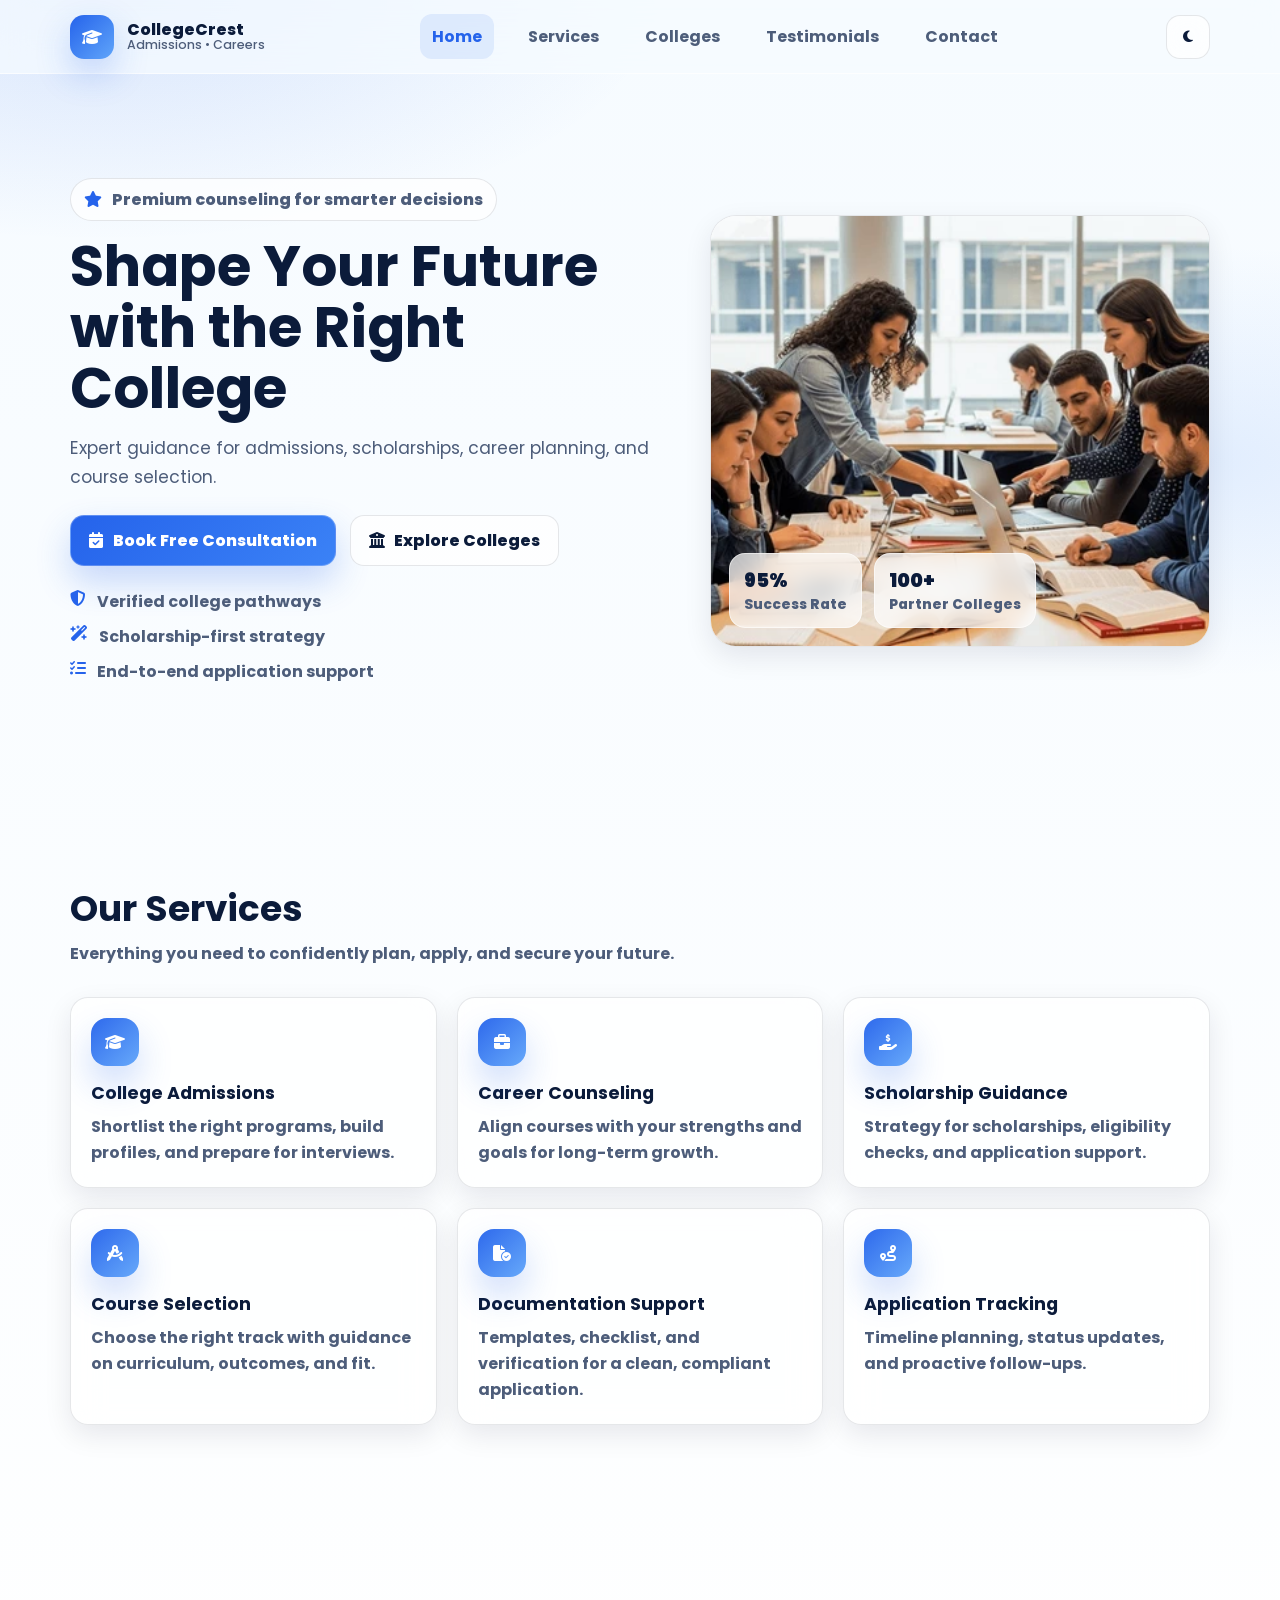
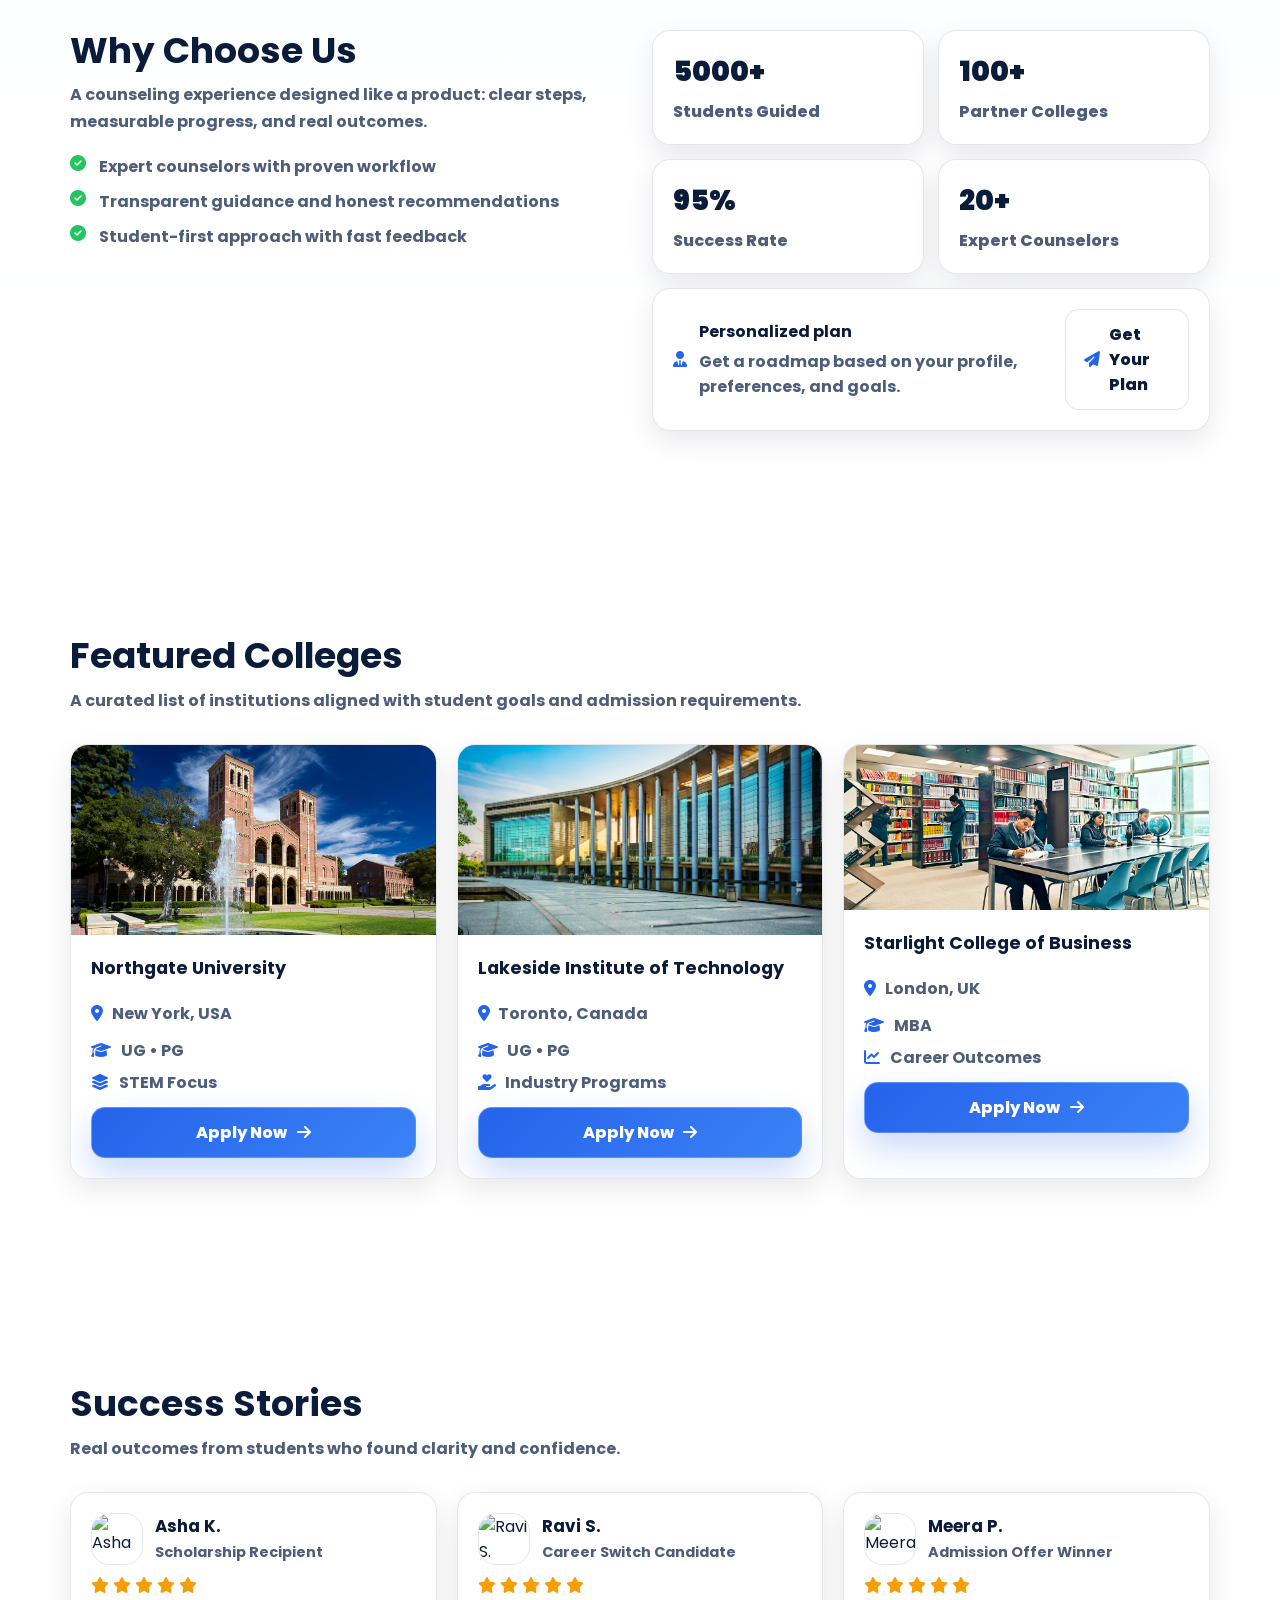
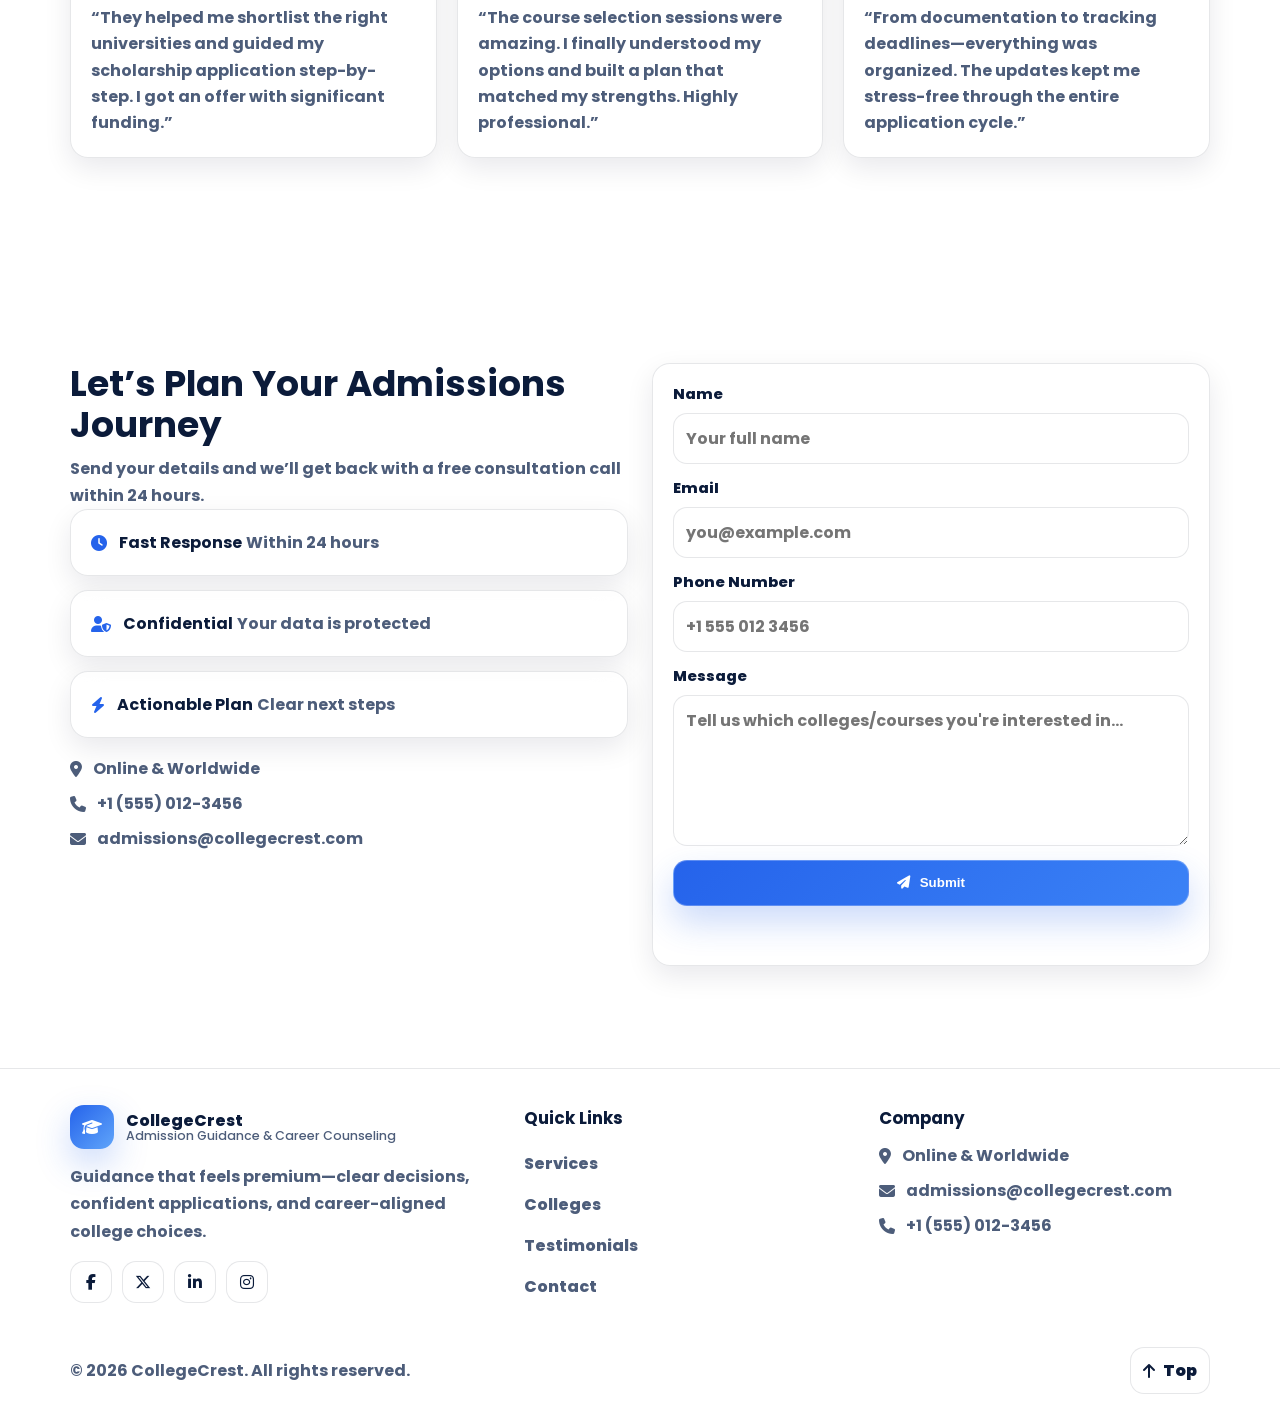
==== commit 648fa105: "Update LandingPage design and responsiveness" ====
--- a/LandingPage/index.html
+++ b/LandingPage/index.html
@@ -66,6 +66,9 @@
         </div>
 
         <div class="mobile-menu" id="mobileMenu" aria-hidden="true" data-mobile-menu>
+            <button class="mobile-menu-close" type="button" aria-label="Close menu" data-close-menu>
+                <i class="fa-solid fa-xmark"></i>
+            </button>
             <div class="container mobile-menu-inner">
                 <a class="mobile-link" href="#home" data-close-menu>Home</a>
                 <a class="mobile-link" href="#services" data-close-menu>Services</a>
@@ -512,4 +515,4 @@
     <script src="./script.js" defer></script>
 </body>
 
-</html>+</html>
--- a/LandingPage/style.css
+++ b/LandingPage/style.css
@@ -1,102 +1,135 @@
 :root {
     --bg0: #f6fbff;
     --bg1: #ffffff;
+    --surface: rgba(255, 255, 255, .72);
+    --surface-strong: rgba(255, 255, 255, .92);
     --text: #0b1b3a;
     --muted: #4d5d7a;
     --primary: #2563eb;
     --primary2: #3b82f6;
     --accent: #22c55e;
-    --ring: rgba(37, 99, 235, .35);
-    --glass: rgba(255, 255, 255, .12);
-    --glass2: rgba(255, 255, 255, .22);
-    --stroke: rgba(255, 255, 255, .35);
-    --shadow: 0 18px 60px rgba(2, 14, 46, .12);
-    --shadow2: 0 10px 28px rgba(2, 14, 46, .10);
+    --ring: rgba(37, 99, 235, .28);
+    --stroke: rgba(15, 23, 42, .1);
+    --shadow: 0 18px 50px rgba(2, 14, 46, .12);
+    --shadow2: 0 10px 28px rgba(2, 14, 46, .09);
     --radius: 18px;
     --radius2: 26px;
 }
 
+body.dark-theme {
+    --bg0: #0f172a;
+    --bg1: #111827;
+    --surface: rgba(255, 255, 255, .055);
+    --surface-strong: rgba(255, 255, 255, .085);
+    --text: #f8fafc;
+    --muted: #cbd5e1;
+    --stroke: rgba(255, 255, 255, .12);
+    --shadow: 0 18px 55px rgba(0, 0, 0, .38);
+    --shadow2: 0 10px 28px rgba(0, 0, 0, .28);
+}
+
 * {
-    box-sizing: border-box
+    box-sizing: border-box;
 }
 
 html {
-    scroll-behavior: smooth
-}
-img{
-    max-width:100%;
-    display:block;
-}
-
-body{
-    overflow-x:hidden;
+    scroll-behavior: smooth;
+    overflow-x: hidden;
 }
 
 body {
+    min-width: 320px;
     margin: 0;
+    padding-top: 76px;
+    overflow-x: hidden;
     font-family: Poppins, system-ui, -apple-system, Segoe UI, Roboto, Arial, sans-serif;
-    background: radial-gradient(1200px 500px at 10% 0%, rgba(37, 99, 235, .14), transparent 55%),
-        radial-gradient(1000px 450px at 90% 10%, rgba(59, 130, 246, .12), transparent 52%),
-        linear-gradient(180deg, var(--bg0), var(--bg1) 40%);
+    background:
+        radial-gradient(1000px 430px at 8% 0%, rgba(37, 99, 235, .14), transparent 56%),
+        radial-gradient(900px 400px at 94% 10%, rgba(59, 130, 246, .12), transparent 54%),
+        linear-gradient(180deg, var(--bg0), var(--bg1) 42%);
     color: var(--text);
+}
+
+body.dark-theme {
+    background:
+        radial-gradient(1000px 430px at 8% 0%, rgba(37, 99, 235, .2), transparent 56%),
+        radial-gradient(900px 400px at 94% 10%, rgba(59, 130, 246, .14), transparent 54%),
+        linear-gradient(180deg, var(--bg0), var(--bg1) 42%);
 }
 
 img {
     max-width: 100%;
-    display: block
+    display: block;
+}
+
+section {
+    scroll-margin-top: 92px;
 }
 
 /* ===================== Layout ===================== */
+
 .container {
-    width: min(1140px, 92vw);
+    width: min(1140px, calc(100% - 32px));
     margin-inline: auto;
 }
 
 .section-pad {
-    padding: clamp(56px, 7vw, 96px) 0;
-}
-
-/* ===================== Glassmorphism ===================== */
+    padding: clamp(64px, 8vw, 104px) 0;
+}
+
 .glass-card {
-    background: linear-gradient(135deg, rgba(255, 255, 255, .16), rgba(255, 255, 255, .08));
-    border: 1px solid rgba(255, 255, 255, .32);
+    background: var(--surface);
+    border: 1px solid var(--stroke);
     box-shadow: var(--shadow2);
-    backdrop-filter: blur(12px);
-    -webkit-backdrop-filter: blur(12px);
+    backdrop-filter: blur(16px);
+    -webkit-backdrop-filter: blur(16px);
     border-radius: var(--radius);
 }
 
 /* ===================== Header / Nav ===================== */
+
 .site-header {
-    position: sticky;
+    position: fixed;
     top: 0;
+    left: 0;
+    width: 100%;
     z-index: 50;
     padding: 14px 0;
-    transition: background .2s ease, box-shadow .2s ease, transform .2s ease;
-}
-
-.site-header .container {
+    background: rgba(246, 251, 255, .72);
+    border-bottom: 1px solid rgba(255, 255, 255, .65);
+    backdrop-filter: blur(18px);
+    -webkit-backdrop-filter: blur(18px);
+    transition: background .2s ease, box-shadow .2s ease, padding .2s ease;
+}
+
+body.dark-theme .site-header {
+    background: rgba(15, 23, 42, .82);
+    border-bottom-color: rgba(255, 255, 255, .08);
+}
+
+.site-header.scrolled {
+    box-shadow: 0 12px 30px rgba(2, 14, 46, .1);
+}
+
+.site-header .container,
+.header-inner {
     display: flex;
     align-items: center;
     justify-content: space-between;
     gap: 16px;
 }
 
-.site-header {
-    background: rgba(246, 251, 255, .35);
-    border-bottom: 1px solid rgba(255, 255, 255, .35);
-    backdrop-filter: blur(14px);
-}
-
 .brand {
+    min-width: 0;
     display: flex;
     align-items: center;
     gap: .8rem;
     text-decoration: none;
-    color: var(--text)
+    color: var(--text);
 }
 
 .brand-mark {
+    flex: 0 0 auto;
     width: 44px;
     height: 44px;
     border-radius: 14px;
@@ -104,58 +137,81 @@
     place-items: center;
     color: white;
     background: linear-gradient(135deg, var(--primary), #60a5fa);
-    box-shadow: 0 14px 34px rgba(37, 99, 235, .28);
+    box-shadow: 0 14px 34px rgba(37, 99, 235, .25);
 }
 
 .brand-text {
+    min-width: 0;
     display: flex;
     flex-direction: column;
-    line-height: 1.1
+    line-height: 1.1;
 }
 
 .brand-name {
     font-weight: 800;
-    letter-spacing: -.02em
+    letter-spacing: 0;
 }
 
 .brand-tag {
     font-size: .78rem;
     color: var(--muted);
-    font-weight: 500
+    font-weight: 500;
 }
 
 .nav {
     display: flex;
-    gap: 22px;
+    gap: clamp(10px, 2vw, 22px);
     align-items: center;
 }
 
 .nav-link {
+    position: relative;
     text-decoration: none;
     color: var(--muted);
-    font-weight: 600;
-    padding: 10px 10px;
+    font-weight: 700;
+    padding: 10px 12px;
     border-radius: 12px;
     transition: background .2s ease, color .2s ease, transform .2s ease;
 }
 
-.nav-link:hover {
-    background: rgba(37, 99, 235, .10);
+.nav-link:hover,
+.nav-link.active-link {
+    background: rgba(37, 99, 235, .1);
+    color: var(--primary);
+}
+
+body.dark-theme .nav-link:hover,
+body.dark-theme .nav-link.active-link {
+    background: rgba(96, 165, 250, .12);
+    color: #93c5fd;
+}
+
+.theme-toggle,
+.hamburger {
+    flex: 0 0 auto;
+    width: 44px;
+    height: 44px;
+    border: 1px solid var(--stroke);
+    border-radius: 14px;
+    cursor: pointer;
+    display: flex;
+    align-items: center;
+    justify-content: center;
+    background: var(--surface);
     color: var(--text);
-    transform: translateY(-1px);
+    backdrop-filter: blur(12px);
+    transition: transform .2s ease, background .2s ease, border-color .2s ease;
+}
+
+.theme-toggle:hover,
+.hamburger:hover {
+    transform: translateY(-2px);
+    background: var(--surface-strong);
+    border-color: rgba(37, 99, 235, .26);
 }
 
 .hamburger {
     display: none;
-    border: none;
-    background: rgba(255, 255, 255, .35);
-    border: 1px solid rgba(255, 255, 255, .5);
-    border-radius: 14px;
-    width: 48px;
-    height: 48px;
-    align-items: center;
-    justify-content: center;
-    cursor: pointer;
 }
 
 .hamburger-bar {
@@ -167,119 +223,248 @@
     border-radius: 99px;
 }
 
+/* ===================== Mobile Sidebar ===================== */
+
 .mobile-menu {
     display: none;
 }
 
+@media (max-width: 980px) {
+    .nav {
+        display: none;
+    }
+
+    .hamburger {
+        display: flex;
+    }
+
+    .mobile-menu {
+        position: fixed;
+        top: 0;
+        right: 0;
+        width: min(280px, calc(100vw - 24px));
+        height: 100vh;
+        max-height: 100vh;
+        display: block;
+        opacity: 0;
+        visibility: hidden;
+        pointer-events: none;
+        overflow-y: auto;
+        overflow-x: hidden;
+        background: rgba(255, 255, 255, .98);
+        border-left: 1px solid var(--stroke);
+        box-shadow: -18px 0 45px rgba(2, 14, 46, .16);
+        z-index: 9999;
+    }
+
+    .mobile-menu-close {
+        position: absolute;
+        top: 18px;
+        right: 18px;
+        width: 42px;
+        height: 42px;
+        display: inline-flex;
+        align-items: center;
+        justify-content: center;
+        border: 1px solid var(--stroke);
+        border-radius: 14px;
+        background: var(--surface);
+        color: var(--text);
+        cursor: pointer;
+        font-size: 1.1rem;
+        transition: transform .2s ease, background .2s ease, border-color .2s ease;
+        z-index: 1;
+    }
+
+    .mobile-menu-close:hover {
+        transform: translateY(-2px);
+        background: var(--surface-strong);
+        border-color: rgba(37, 99, 235, .28);
+        color: var(--primary);
+    }
+
+    .mobile-menu.is-open {
+        opacity: 1;
+        visibility: visible;
+        pointer-events: auto;
+    }
+
+    body.dark-theme .mobile-menu {
+        background: rgba(15, 23, 42, .98);
+        box-shadow: -18px 0 48px rgba(0, 0, 0, .42);
+    }
+
+    .mobile-menu::before {
+        content: "CollegeCrest";
+        display: block;
+        padding: 24px 76px 24px 24px;
+        text-align: left;
+        font-size: 1.35rem;
+        font-weight: 800;
+        color: var(--primary);
+        border-bottom: 1px solid var(--stroke);
+    }
+
+    .mobile-menu-inner {
+        width: 100%;
+        padding: 22px 18px 28px;
+        display: flex;
+        flex-direction: column;
+        gap: 8px;
+    }
+
+    .mobile-link {
+        width: 100%;
+        min-height: 48px;
+        display: flex;
+        align-items: center;
+        text-decoration: none;
+        color: var(--text);
+        font-weight: 700;
+        padding: 0 16px;
+        border-radius: 12px;
+        transition: background .2s ease, color .2s ease;
+    }
+
+    .mobile-link:hover {
+        background: rgba(37, 99, 235, .1);
+        color: var(--primary);
+    }
+
+    body.dark-theme .mobile-link:hover {
+        background: rgba(96, 165, 250, .12);
+        color: #93c5fd;
+    }
+
+    .mobile-menu-cta {
+        margin-top: 14px;
+    }
+}
+
 /* ===================== Buttons ===================== */
+
 .btn {
     display: inline-flex;
     align-items: center;
     justify-content: center;
     gap: .6rem;
+    min-height: 46px;
     padding: 12px 18px;
     border-radius: 14px;
-    border: 1px solid rgba(255, 255, 255, .35);
+    border: 1px solid var(--stroke);
     text-decoration: none;
-    font-weight: 700;
-    letter-spacing: .01em;
+    font-weight: 800;
+    color: var(--text);
+    letter-spacing: 0;
     transition: transform .18s ease, box-shadow .18s ease, background .18s ease, border-color .18s ease;
     user-select: none;
 }
 
 .btn-full {
-    width: 100%
+    width: 100%;
 }
 
 .btn-primary {
     color: white;
     background: linear-gradient(135deg, var(--primary), var(--primary2));
-    box-shadow: 0 18px 38px rgba(37, 99, 235, .25);
+    box-shadow: 0 16px 34px rgba(37, 99, 235, .24);
     border-color: rgba(255, 255, 255, .25);
 }
 
 .btn-primary:hover {
-    transform: translateY(-2px);
-    box-shadow: 0 26px 60px rgba(37, 99, 235, .32);
+    transform: translateY(-3px);
+    box-shadow: 0 24px 48px rgba(37, 99, 235, .3);
 }
 
 .btn-secondary {
     color: var(--text);
-    background: rgba(255, 255, 255, .34);
+    background: var(--surface);
 }
 
 .btn-secondary:hover {
-    transform: translateY(-2px);
-    background: rgba(255, 255, 255, .52);
-    border-color: rgba(37, 99, 235, .28)
+    transform: translateY(-3px);
+    background: var(--surface-strong);
+    border-color: rgba(37, 99, 235, .28);
 }
 
 /* ===================== Hero ===================== */
+
 .hero-grid {
     display: grid;
-    grid-template-columns: 1.1fr .9fr;
-    gap: 28px;
-    align-items: center;
+    grid-template-columns: minmax(0, 1.08fr) minmax(320px, .92fr);
+    gap: clamp(28px, 5vw, 54px);
+    align-items: center;
+}
+
+.hero-copy,
+.hero-media {
+    min-width: 0;
 }
 
 .hero-title {
-    font-size: clamp(2.1rem, 3.5vw, 3.4rem);
-    margin: 14px 0 12px;
-    letter-spacing: -.03em;
+    font-size: clamp(2.25rem, 4.4vw, 3.6rem);
+    line-height: 1.08;
+    margin: 16px 0 14px;
+    letter-spacing: 0;
 }
 
 .hero-subtitle {
     margin: 0;
     color: var(--muted);
-    font-size: 1.05rem;
+    font-size: clamp(1rem, 1.4vw, 1.08rem);
     max-width: 54ch;
-}
-
-.hero-copy {
-    position: relative;
+    line-height: 1.7;
 }
 
 .pill {
     display: inline-flex;
     align-items: center;
     gap: .6rem;
-    padding: 8px 12px;
+    max-width: 100%;
+    padding: 8px 13px;
     border-radius: 999px;
-    background: rgba(255, 255, 255, .42);
-    border: 1px solid rgba(255, 255, 255, .52);
-    color: var(--muted);
-    font-weight: 700;
-}
-
-.pill-icon {
-    color: var(--primary)
+    background: var(--surface);
+    border: 1px solid var(--stroke);
+    color: var(--muted);
+    font-weight: 800;
+}
+
+.pill-icon,
+.hero-bullets i,
+.checklist i,
+.highlight i,
+.why-accent i,
+.college-meta i,
+.college-loc i {
+    color: var(--primary);
+}
+
+.checklist i {
+    color: var(--accent);
 }
 
 .hero-ctas {
     display: flex;
     gap: 14px;
     flex-wrap: wrap;
-    margin-top: 18px;
+    margin-top: 22px;
 }
 
 .hero-bullets {
     list-style: none;
     padding: 0;
-    margin: 22px 0 0;
-    display: grid;
-    gap: 10px;
+    margin: 24px 0 0;
+    display: grid;
+    gap: 11px;
 }
 
 .hero-bullets li {
     display: flex;
-    align-items: center;
+    align-items: flex-start;
     gap: .7rem;
     color: var(--muted);
-    font-weight: 600
-}
-
-.hero-bullets i {
-    color: var(--primary)
+    font-weight: 700;
+    line-height: 1.5;
 }
 
 .hero-image-wrap {
@@ -289,7 +474,7 @@
 }
 
 .hero-image {
-    height: 420px;
+    height: clamp(320px, 38vw, 430px);
     object-fit: cover;
     width: 100%;
 }
@@ -299,7 +484,6 @@
     inset: auto 18px 18px 18px;
     display: flex;
     gap: 12px;
-    justify-content: flex-start;
     flex-wrap: wrap;
 }
 
@@ -307,9 +491,14 @@
     flex: 0 0 auto;
     padding: 12px 14px;
     border-radius: 16px;
-    background: rgba(255, 255, 255, .22);
-    border: 1px solid rgba(255, 255, 255, .34);
+    background: rgba(255, 255, 255, .72);
+    border: 1px solid rgba(255, 255, 255, .52);
     backdrop-filter: blur(10px);
+}
+
+body.dark-theme .stat-mini {
+    background: rgba(15, 23, 42, .72);
+    border-color: rgba(255, 255, 255, .12);
 }
 
 .stat-mini-num {
@@ -321,85 +510,131 @@
 .stat-mini-label {
     display: block;
     color: var(--muted);
-    font-weight: 700;
+    font-weight: 800;
     font-size: .86rem;
 }
 
-/* ===================== Section Head ===================== */
+/* ===================== Sections / Cards ===================== */
+
 .section-head {
-    margin-bottom: 26px;
+    margin-bottom: 30px;
 }
 
 .section-title {
-    font-size: clamp(1.55rem, 2.4vw, 2.2rem);
+    font-size: clamp(1.65rem, 2.8vw, 2.35rem);
+    line-height: 1.15;
     margin: 0;
-    letter-spacing: -.02em;
+    letter-spacing: 0;
 }
 
 .section-subtitle {
     margin: 10px 0 0;
     color: var(--muted);
     max-width: 70ch;
-    font-weight: 600;
-}
-
-/* ===================== Grids / Cards ===================== */
+    font-weight: 650;
+    line-height: 1.7;
+}
+
 .grid-3 {
     display: grid;
-    grid-template-columns: repeat(3, 1fr);
-    gap: 18px;
+    grid-template-columns: repeat(3, minmax(0, 1fr));
+    gap: 20px;
+}
+
+.card,
+.college-card,
+.testimonial {
+    position: relative;
+    min-width: 0;
+    overflow: hidden;
+    transition: transform .24s ease, box-shadow .24s ease, border-color .24s ease, background .24s ease;
 }
 
 .card {
-    padding: 18px;
-    border-radius: var(--radius);
-    transform: translateZ(0);
-    transition: transform .2s ease, border-color .2s ease, background .2s ease;
-}
-
-.card:hover {
-    transform: translateY(-6px);
-    border-color: rgba(37, 99, 235, .35)
+    padding: 20px;
+}
+
+.card:hover,
+.college-card:hover,
+.testimonial:hover {
+    transform: translateY(-8px);
+    box-shadow: var(--shadow);
+    border-color: rgba(37, 99, 235, .28);
+    background: var(--surface-strong);
+}
+
+.card::before,
+.college-card::before,
+.testimonial::before {
+    content: "";
+    position: absolute;
+    inset: 0;
+    background: linear-gradient(135deg, rgba(37, 99, 235, .08), rgba(59, 130, 246, .03));
+    opacity: 0;
+    transition: opacity .24s ease;
+    pointer-events: none;
+}
+
+.card:hover::before,
+.college-card:hover::before,
+.testimonial:hover::before {
+    opacity: 1;
 }
 
 .card-icon {
-    width: 46px;
-    height: 46px;
+    position: relative;
+    width: 48px;
+    height: 48px;
     display: grid;
     place-items: center;
     border-radius: 16px;
     color: white;
-    background: linear-gradient(135deg, rgba(37, 99, 235, .95), rgba(96, 165, 250, .95));
-    box-shadow: 0 18px 40px rgba(37, 99, 235, .22);
-    margin-bottom: 12px;
-}
-
-.card-title {
+    background: linear-gradient(135deg, rgba(37, 99, 235, .96), rgba(96, 165, 250, .96));
+    box-shadow: 0 18px 34px rgba(37, 99, 235, .22);
+    margin-bottom: 14px;
+    transition: transform .24s ease;
+}
+
+.card:hover .card-icon {
+    transform: scale(1.08);
+}
+
+.card-title,
+.college-name {
     margin: 0 0 8px;
-    font-size: 1.1rem
-}
-
-.card-desc {
+    font-size: 1.1rem;
+    transition: color .2s ease;
+}
+
+.card:hover .card-title,
+.college-card:hover .college-name {
+    color: var(--primary);
+}
+
+.card-desc,
+.testimonial-quote {
     margin: 0;
     color: var(--muted);
-    font-weight: 600;
-    line-height: 1.6;
+    font-weight: 650;
+    line-height: 1.65;
 }
 
 /* ===================== Why Choose Us ===================== */
-.why-grid {
-    display: grid;
-    grid-template-columns: 1fr 1fr;
-    gap: 22px;
+
+.why-grid,
+.contact-grid {
+    display: grid;
+    grid-template-columns: minmax(0, 1fr) minmax(0, 1fr);
+    gap: 24px;
     align-items: start;
 }
 
 .checklist {
     list-style: none;
     padding: 0;
-    margin: 18px 0 0;
-    display: grid;
-    gap: 10px;
+    margin: 20px 0 0;
+    display: grid;
+    gap: 11px;
 }
 
 .checklist li {
@@ -407,103 +642,103 @@
     gap: .8rem;
     align-items: flex-start;
     color: var(--muted);
-    font-weight: 650
-}
-
-.checklist i {
-    color: var(--accent);
-    margin-top: .15rem
-}
-
-.why-stats {
-    display: flex;
-    flex-direction: column;
+    font-weight: 700;
+    line-height: 1.5;
+}
+
+.why-stats,
+.contact-highlights,
+.contact-form {
+    display: grid;
     gap: 14px;
 }
 
 .stat-grid {
     display: grid;
-    grid-template-columns: repeat(2, 1fr);
+    grid-template-columns: repeat(2, minmax(0, 1fr));
     gap: 14px;
 }
 
-.stat-tile {
-    padding: 18px;
+.stat-tile,
+.why-accent,
+.highlight,
+.contact-form-wrap,
+.testimonial {
+    padding: 20px;
 }
 
 .stat-num {
     display: block;
-    font-size: 1.6rem;
+    font-size: clamp(1.45rem, 3vw, 1.75rem);
     font-weight: 950;
-    letter-spacing: -.02em;
 }
 
 .stat-label {
     display: block;
     color: var(--muted);
-    font-weight: 750;
+    font-weight: 800;
     margin-top: 6px;
 }
 
 .why-accent {
-    padding: 18px;
     display: flex;
     align-items: center;
     justify-content: space-between;
-    gap: 14px;
-}
-
-.why-accent-inner {
+    gap: 16px;
+}
+
+.why-accent-inner,
+.highlight {
     display: flex;
     align-items: center;
     gap: 12px;
 }
 
-.why-accent i {
-    font-size: 1.35rem;
-    color: var(--primary)
-}
-
-.why-accent p {
+.why-accent p,
+.highlight span {
     margin: .35rem 0 0;
     color: var(--muted);
     font-weight: 650;
 }
 
 /* ===================== Colleges ===================== */
+
 .colleges-grid .college-card {
-    overflow: hidden;
     display: flex;
     flex-direction: column;
 }
 
 .college-img {
-    height: 180px;
+    width: 100%;
+    height: clamp(170px, 20vw, 190px);
     object-fit: cover;
-    width: 100%;
     filter: saturate(1.05) contrast(1.02);
+    transition: transform .35s ease;
+}
+
+.college-card:hover .college-img {
+    transform: scale(1.04);
 }
 
 .college-body {
-    padding: 18px;
+    padding: 20px;
     display: flex;
     flex-direction: column;
-    gap: 10px;
+    gap: 12px;
     height: 100%;
 }
 
-.college-name {
-    margin: 0;
-    font-size: 1.1rem;
+.college-loc,
+.college-meta {
+    color: var(--muted);
+    font-weight: 650;
 }
 
 .college-loc {
     margin: 0;
-    color: var(--muted);
-    font-weight: 650;
-    display: flex;
-    align-items: center;
-    gap: .55rem
+    display: flex;
+    align-items: center;
+    gap: .55rem;
 }
 
 .college-meta {
@@ -511,27 +746,21 @@
     padding: 0;
     margin: 0;
     display: grid;
-    gap: 6px;
-    color: var(--muted);
-    font-weight: 650
+    gap: 7px;
 }
 
 .college-meta li {
     display: flex;
     gap: .6rem;
-    align-items: center
-}
-
-.college-meta i {
-    color: var(--primary)
+    align-items: center;
 }
 
 /* ===================== Testimonials ===================== */
+
 .testimonial {
-    padding: 18px;
     display: flex;
     flex-direction: column;
-    gap: 10px;
+    gap: 12px;
 }
 
 .testimonial-top {
@@ -541,22 +770,23 @@
 }
 
 .avatar {
+    flex: 0 0 auto;
     width: 52px;
     height: 52px;
     border-radius: 18px;
     object-fit: cover;
-    border: 1px solid rgba(255, 255, 255, .4)
+    border: 1px solid var(--stroke);
 }
 
 .testimonial-name {
     margin: 0;
-    font-size: 1.05rem
+    font-size: 1.05rem;
 }
 
 .testimonial-role {
     color: var(--muted);
     font-weight: 650;
-    font-size: .9rem
+    font-size: .9rem;
 }
 
 .rating {
@@ -565,98 +795,50 @@
     color: #f59e0b;
 }
 
-.testimonial-quote {
-    margin: 0;
+/* ===================== Contact / Footer ===================== */
+
+.contact-info {
+    margin-top: 18px;
     color: var(--muted);
     font-weight: 650;
-    line-height: 1.7;
-}
-
-/* ===================== Contact ===================== */
-.contact-grid {
-    display: grid;
-    grid-template-columns: 1fr 1fr;
-    gap: 18px;
-    align-items: start;
-}
-
-.contact-highlights {
-    display: grid;
-    gap: 12px;
-    margin-top: 18px;
-}
-
-.highlight {
-    padding: 14px;
-    display: flex;
-    gap: 12px;
-    align-items: center;
-}
-
-.highlight i {
-    font-size: 1.1rem;
-    color: var(--primary)
-}
-
-.highlight strong {
-    display: block;
-}
-
-.highlight span {
-    display: block;
-    color: var(--muted);
-    font-weight: 650;
-    font-size: .9rem;
-}
-
-.contact-info {
-    margin-top: 16px;
-    color: var(--muted);
-    font-weight: 650;
-}
-
-.contact-info p {
+}
+
+.contact-info p,
+.footer-text {
     margin: 10px 0;
     display: flex;
     align-items: center;
-    gap: .7rem
-}
-
-.contact-form-wrap {
-    padding: 18px;
-}
-
-.contact-form {
-    display: grid;
-    gap: 12px;
-}
-
-.form-row {
-    display: grid;
-    gap: 8px;
+    gap: .7rem;
+    overflow-wrap: anywhere;
 }
 
 label {
     font-weight: 800;
-    font-size: .92rem
+    font-size: .92rem;
 }
 
 input,
 textarea {
     width: 100%;
     border-radius: 14px;
-    border: 1px solid rgba(255, 255, 255, .45);
-    background: rgba(255, 255, 255, .28);
-    padding: 12px 12px;
+    border: 1px solid var(--stroke);
+    background: var(--surface);
+    padding: 12px;
     outline: none;
     color: var(--text);
+    font: inherit;
     font-weight: 650;
 }
 
 input:focus,
 textarea:focus {
     border-color: rgba(37, 99, 235, .5);
-    box-shadow: 0 0 0 4px var(--ring)
+    box-shadow: 0 0 0 4px var(--ring);
+}
+
+.form-row {
+    display: grid;
+    gap: 8px;
 }
 
 .form-status {
@@ -666,79 +848,87 @@
     font-weight: 700;
 }
 
-/* ===================== Footer ===================== */
 .site-footer {
-    padding: 34px 0 18px;
-    border-top: 1px solid rgba(255, 255, 255, .5);
+    padding: 36px 0 18px;
+    border-top: 1px solid var(--stroke);
 }
 
 .footer-grid {
     display: grid;
     grid-template-columns: 1.3fr 1fr 1fr;
-    gap: 18px;
+    gap: 24px;
     align-items: start;
 }
 
+.footer-desc,
+.footer-link,
+.footer-text,
+.footer-bottom-inner {
+    color: var(--muted);
+    font-weight: 650;
+}
+
 .footer-desc {
-    color: var(--muted);
-    font-weight: 650;
     line-height: 1.7;
     margin: 14px 0 0;
-    max-width: 55ch
+    max-width: 55ch;
 }
 
 .footer-title {
     margin: 0 0 12px;
-    font-size: 1.05rem
+    font-size: 1.05rem;
 }
 
 .footer-link {
     display: block;
     text-decoration: none;
-    color: var(--muted);
-    font-weight: 700;
     padding: 8px 0;
-    transition: color .2s ease, transform .2s ease
+    font-weight: 750;
+    transition: color .2s ease, transform .2s ease;
 }
 
 .footer-link:hover {
-    color: var(--text);
-    transform: translateX(4px)
-}
-
-.footer-text {
-    margin: 10px 0;
-    color: var(--muted);
-    font-weight: 650;
-    display: flex;
-    align-items: center;
-    gap: .6rem
+    color: var(--primary);
+    transform: translateX(4px);
 }
 
 .footer-social {
     display: flex;
     gap: 10px;
     margin-top: 16px;
-    flex-wrap: wrap
+    flex-wrap: wrap;
+}
+
+.icon-btn,
+.back-to-top {
+    border-radius: 14px;
+    background: var(--surface);
+    border: 1px solid var(--stroke);
+    color: var(--text);
+    text-decoration: none;
+    transition: transform .18s ease, background .18s ease, border-color .18s ease;
 }
 
 .icon-btn {
     width: 42px;
     height: 42px;
-    border-radius: 14px;
     display: grid;
     place-items: center;
-    background: rgba(255, 255, 255, .35);
-    border: 1px solid rgba(255, 255, 255, .55);
-    color: var(--text);
-    text-decoration: none;
-    transition: transform .18s ease, background .18s ease, border-color .18s ease;
-}
-
-.icon-btn:hover {
+}
+
+.back-to-top {
+    display: flex;
+    align-items: center;
+    gap: 8px;
+    padding: 10px 12px;
+    font-weight: 850;
+}
+
+.icon-btn:hover,
+.back-to-top:hover {
     transform: translateY(-2px);
-    background: rgba(255, 255, 255, .55);
-    border-color: rgba(37, 99, 235, .28)
+    background: var(--surface-strong);
+    border-color: rgba(37, 99, 235, .28);
 }
 
 .footer-bottom {
@@ -751,30 +941,10 @@
     justify-content: space-between;
     align-items: center;
     gap: 12px;
-    color: var(--muted);
-    font-weight: 700;
-}
-
-.back-to-top {
-    color: var(--muted);
-    text-decoration: none;
-    display: flex;
-    align-items: center;
-    gap: 8px;
-    font-weight: 850;
-    padding: 10px 12px;
-    border-radius: 14px;
-    background: rgba(255, 255, 255, .32);
-    border: 1px solid rgba(255, 255, 255, .45);
-    transition: transform .18s ease, color .18s ease
-}
-
-.back-to-top:hover {
-    transform: translateY(-2px);
-    color: var(--text)
 }
 
 /* ===================== Reveal Animation ===================== */
+
 .reveal {
     opacity: 0;
     transform: translateY(18px);
@@ -783,422 +953,133 @@
 
 .reveal.is-visible {
     opacity: 1;
-    transform: translateY(0)
+    transform: translateY(0);
 }
 
 /* ===================== Responsive ===================== */
-/* =========================
-   CLEAN RESPONSIVE FIX
-========================= */
-
-@media (max-width:980px){
-
-    .hero-grid{
-        grid-template-columns:1fr;
-    }
-
-    .hero-copy{
-        text-align:center;
-    }
-
-    .hero-ctas{
-        justify-content:center;
-    }
-
-    .hero-image{
-        height:320px;
-    }
-
-    .grid-3{
-        grid-template-columns:1fr;
-    }
-
-    .why-grid{
-        grid-template-columns:1fr;
-    }
-
-    .contact-grid{
-        grid-template-columns:1fr;
-    }
-
-    .footer-grid{
-        grid-template-columns:1fr;
-    }
-
-    .footer-bottom-inner{
-        flex-direction:column;
-    }
-
-    .nav{
-        display:none;
-    }
-
-    .hamburger{
-        display:flex;
-    }
-
-    .mobile-menu{
-        display:block;
-    }
-}
-
-@media (max-width:768px){
-
-    .container{
-        width:92vw;
-    }
-
-    .hero-title{
-        font-size:2rem;
-    }
-
-    .hero-ctas{
-        flex-direction:column;
-    }
-
-    .btn{
-        width:100%;
-    }
-
-    .theme-toggle{
-        margin-left:auto;
-    }
-}
-
-@media (max-width:480px){
-
-    .hero-title{
-        font-size:1.7rem;
-    }
-
-    .hero-image{
-        height:260px;
-    }
-}
-/* =========================
-   MOBILE SIDEBAR
-========================= */
-.mobile-menu{
-    position:fixed;
-    top:0;
-    right:-100%;
-    width:280px;
-    height:100vh;
-
-    background:#ffffff;
-
-    z-index:9999;
-
-    transition:right .35s ease;
-
-    box-shadow:-10px 0 20px rgba(0,0,0,.15);
-
-    overflow-y:auto;
-}
-
-.mobile-menu.is-open{
-    right:0;
-}
-
-.mobile-menu-inner{
-    padding:90px 24px 24px;
-    display:flex;
-    flex-direction:column;
-    gap:18px;
-}
-
-.mobile-link{
-    text-decoration:none;
-    color:var(--text);
-    font-weight:600;
-    padding:14px;
-    border-radius:12px;
-    transition:.3s;
-}
-
-.mobile-link:hover{
-    background:rgba(37,99,235,.08);
-    color:#2563eb;
-}
-.mobile-overlay{
-    position:fixed;
-    inset:0;
-    background:rgba(0,0,0,.4);
-
-    opacity:0;
-    visibility:hidden;
-
-    transition:.3s;
-
-    z-index:9998;
-}
-
-.mobile-overlay.active{
-    opacity:1;
-    visibility:visible;
-}
-
-.mobile-menu-cta{
-    margin-top:16px;
-}
-.mobile-menu::before{
-
-    content:"CollegeCrest";
-    display:block;
-    text-align:right;
-    font-size:1.4rem;
-    font-weight:800;
-
-    color:#2563eb;
-
-    padding: 24px;
-
-    border-bottom:
-        1px solid rgba(0,0,0,.08);
-}
-body.dark-theme .mobile-menu{
-    background:#1e293b;
-}
-
-body.dark-theme .mobile-link{
-    color:#f8fafc;
-}
-/* reduce motion */
+
+@media (max-width: 980px) {
+    .hero-grid,
+    .why-grid,
+    .contact-grid,
+    .footer-grid {
+        grid-template-columns: 1fr;
+    }
+
+    .hero-copy {
+        text-align: center;
+    }
+
+    .hero-subtitle {
+        margin-inline: auto;
+    }
+
+    .hero-ctas {
+        justify-content: center;
+    }
+
+    .hero-bullets {
+        max-width: 520px;
+        margin-inline: auto;
+        text-align: left;
+    }
+
+    .grid-3 {
+        grid-template-columns: 1fr;
+    }
+
+    .why-accent {
+        align-items: stretch;
+        flex-direction: column;
+    }
+
+    .footer-bottom-inner {
+        flex-direction: column;
+        text-align: center;
+    }
+}
+
+@media (max-width: 768px) {
+    .container {
+        width: min(100% - 28px, 1140px);
+    }
+
+    .site-header {
+        padding: 10px 0;
+    }
+
+    .brand-tag {
+        display: none;
+    }
+
+    .theme-toggle {
+        margin-left: auto;
+    }
+
+    .hero-ctas {
+        flex-direction: column;
+    }
+
+    .btn {
+        width: 100%;
+    }
+
+    .stat-grid {
+        grid-template-columns: 1fr;
+    }
+
+    .hero-media-overlay {
+        position: static;
+        padding: 14px;
+        background: var(--surface);
+    }
+
+    .stat-mini {
+        flex: 1 1 130px;
+    }
+}
+
+@media (max-width: 480px) {
+    .brand-mark,
+    .theme-toggle,
+    .hamburger {
+        width: 40px;
+        height: 40px;
+    }
+
+    .brand-name {
+        font-size: .95rem;
+    }
+
+    .section-pad {
+        padding: 54px 0;
+    }
+
+    .hero-image {
+        height: 260px;
+    }
+
+    .card,
+    .college-body,
+    .testimonial,
+    .stat-tile,
+    .why-accent,
+    .highlight,
+    .contact-form-wrap {
+        padding: 16px;
+    }
+}
+
 @media (prefers-reduced-motion: reduce) {
     html {
-        scroll-behavior: auto
-    }
-
-    .reveal {
-        transition: none
-    }
-
-    .btn,
-    .nav-link,
-    .card {
-        transition: none
-    }
-}
-@media (max-width:768px){
-
-    .theme-toggle{
-        margin-left:auto;
-        margin-right:10px;
-    }
-
-}
-/* ===================== DARK THEME ===================== */
-
-body.dark-theme{
-    --bg0:#0f172a;
-    --bg1:#111827;
-    --text:#f8fafc;
-    --muted:#cbd5e1;
-    --glass:rgba(255,255,255,.06);
-    --glass2:rgba(255,255,255,.08);
-    --stroke:rgba(255,255,255,.12);
-    --shadow:0 18px 60px rgba(0,0,0,.35);
-    --shadow2:0 10px 28px rgba(0,0,0,.30);
-}
-
-body.dark-theme{
-    background:
-        radial-gradient(1200px 500px at 10% 0%, rgba(37,99,235,.18), transparent 55%),
-        radial-gradient(1000px 450px at 90% 10%, rgba(59,130,246,.15), transparent 52%),
-        linear-gradient(180deg,var(--bg0),var(--bg1) 40%);
-}
-
-.theme-toggle{
-    width:44px;
-    height:44px;
-    border:none;
-    border-radius:50%;
-    cursor:pointer;
-
-    display:flex;
-    align-items:center;
-    justify-content:center;
-
-    background:rgba(255,255,255,.15);
-    backdrop-filter:blur(12px);
-
-    color:var(--text);
-
-    transition:.3s;
-}
-
-.theme-toggle:hover{
-    transform:translateY(-3px);
-}
-
-body.dark-theme .site-header{
-    background:rgba(15,23,42,.85);
-}
-
-body.dark-theme .glass-card{
-    background:rgba(255,255,255,.04);
-    border:1px solid rgba(255,255,255,.08);
-}
-
-body.dark-theme .nav-link,
-body.dark-theme .mobile-link,
-body.dark-theme p,
-body.dark-theme li{
-    color:var(--muted);
-}
-
-body.dark-theme h1,
-body.dark-theme h2,
-body.dark-theme h3,
-body.dark-theme h4{
-    color:var(--text);
-}
-body.dark-theme .mobile-menu{
-
-    background:
-        rgba(15,23,42,.98);
-
-    box-shadow:
-        -10px 0 40px rgba(0,0,0,.4);
-}
-
-body.dark-theme .mobile-link{
-    color:#e2e8f0;
-}
-
-body.dark-theme .mobile-link:hover{
-    color:#60a5fa;
-}
-/* ===================================
-   SERVICES & COLLEGES HOVER EFFECT
-=================================== */
-
-.card,
-.college-card,
-.testimonial{
-    position:relative;
-    overflow:hidden;
-    transition:all .4s ease;
-    cursor:pointer;
-}
-
-/* Lift Effect */
-
-.card:hover,
-.college-card:hover{
-
-    transform:
-        translateY(-12px);
-
-    box-shadow:
-        0 25px 50px rgba(37,99,235,.18);
-
-    border-color:
-        rgba(37,99,235,.25);
-}
-
-/* Gradient Glow */
-
-.card::before,
-.college-card::before{
-
-    content:"";
-
-    position:absolute;
-
-    inset:0;
-
-    background:
-        linear-gradient(
-            135deg,
-            rgba(37,99,235,.08),
-            rgba(59,130,246,.03)
-        );
-
-    opacity:0;
-
-    transition:.4s ease;
-
-    pointer-events:none;
-}
-
-.card:hover::before,
-.college-card:hover::before{
-    opacity:1;
-}
-
-/* Icon Animation */
-
-.card-icon{
-    transition:.4s ease;
-}
-
-.card:hover .card-icon{
-
-    transform:
-        scale(1.15)
-        rotate(8deg);
-
-    color:#2563eb;
-}
-
-/* Title Animation */
-
-.card-title,
-.college-name{
-    transition:.3s ease;
-}
-
-.card:hover .card-title,
-.college-card:hover .college-name{
-    color:#2563eb;
-}
-
-/* College Image Zoom */
-
-.college-img{
-    transition:
-        transform .6s ease;
-}
-
-.college-card:hover .college-img{
-
-    transform:
-        scale(1.08);
-
-}
-
-/* Button Animation */
-
-.college-card .btn,
-.card .btn{
-    transition:.3s ease;
-}
-
-.college-card:hover .btn{
-
-    transform:
-        translateX(4px);
-}
-
-.site-header.scrolled{
-    backdrop-filter:blur(20px);
-    box-shadow:0 10px 30px rgba(0,0,0,.08);
-}
-.card:hover,
-.college-card:hover,
-.testimonial:hover{
-
-    transform:
-        translateY(-10px);
-
-    box-shadow:
-        0 20px 40px rgba(37,99,235,.15);
-}
-.college-img{
-    transition:.5s ease;
-}
-
-.college-card:hover .college-img{
-    transform:scale(1.05);
-}+        scroll-behavior: auto;
+    }
+
+    *,
+    *::before,
+    *::after {
+        animation-duration: .01ms !important;
+        animation-iteration-count: 1 !important;
+        transition-duration: .01ms !important;
+    }
+}
